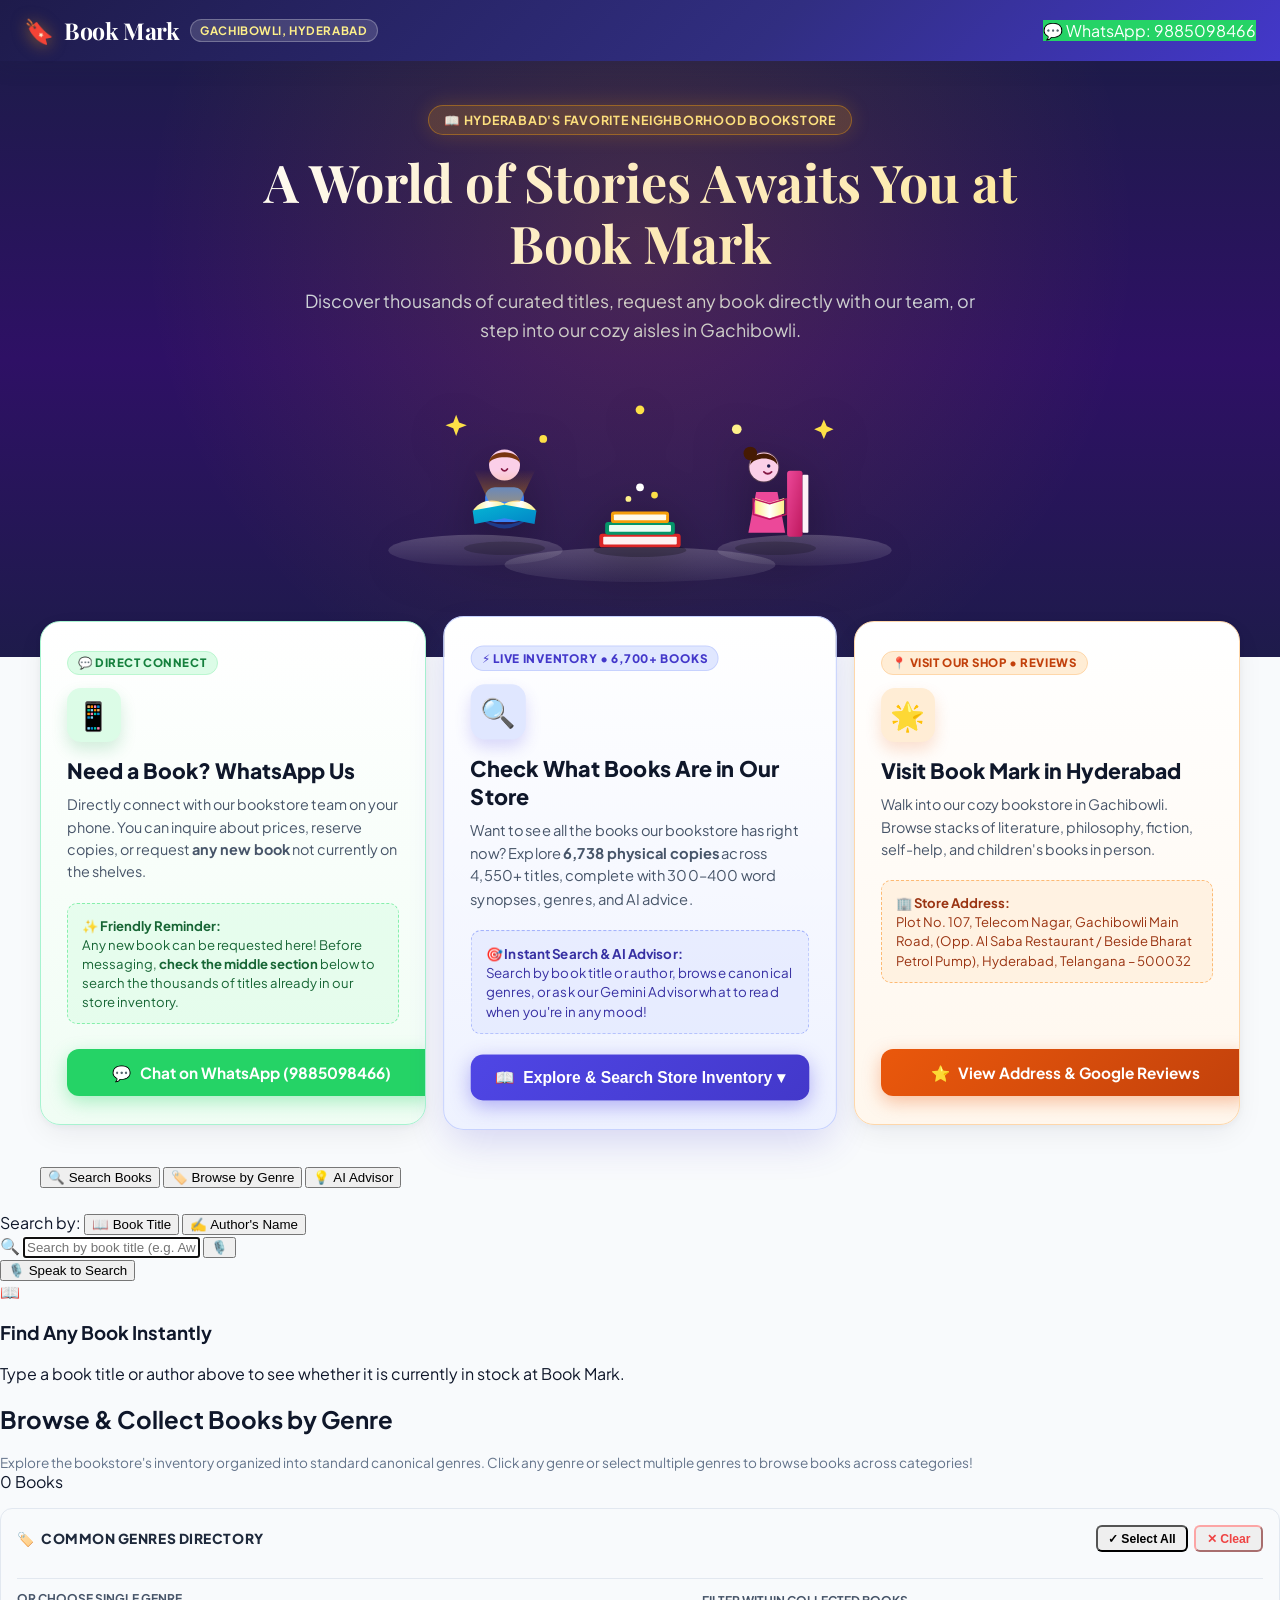
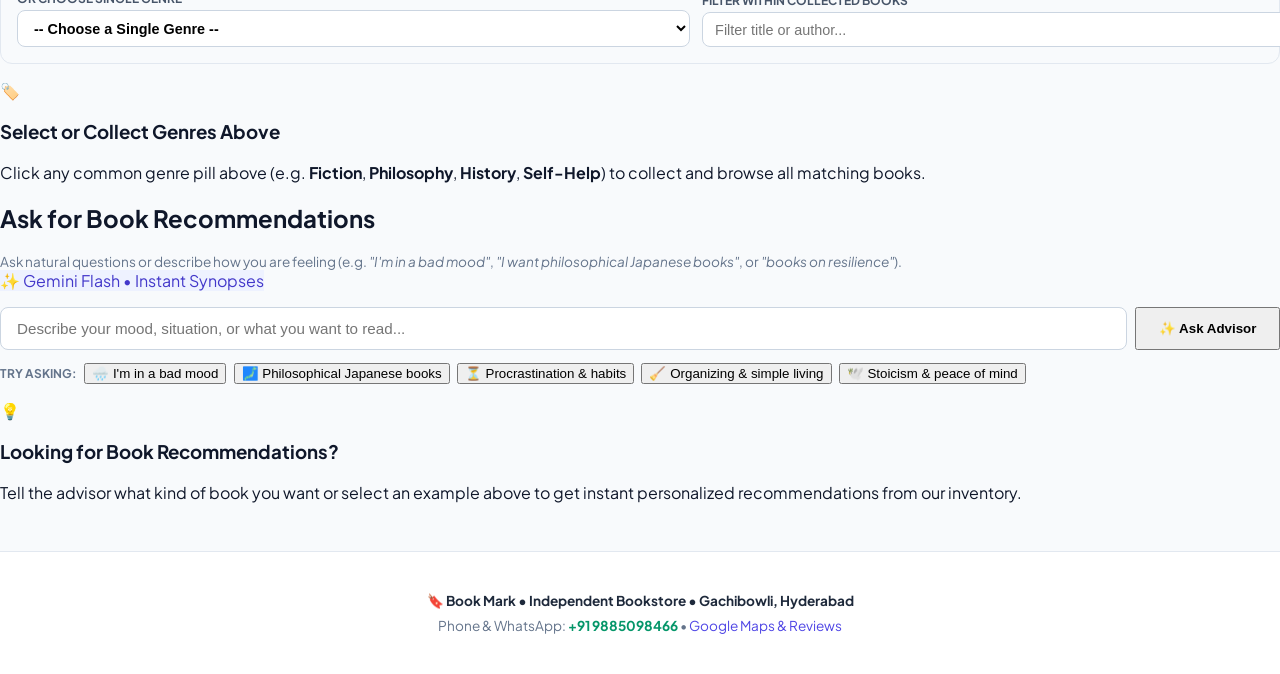
==== public/index.html @ f1c3e59a "feat: redesign homepage with 3-component showcase (WhatsApp direct, live search exploration, Google " ====
<!DOCTYPE html>
<html lang="en">
<head>
  <meta charset="UTF-8">
  <meta name="viewport" content="width=device-width, initial-scale=1.0, maximum-scale=1.0, user-scalable=no, viewport-fit=cover">
  <meta name="theme-color" content="#312e81">
  <meta name="apple-mobile-web-app-capable" content="yes">
  <meta name="apple-mobile-web-app-status-bar-style" content="default">
  <meta name="apple-mobile-web-app-title" content="Book Mark">
  <title>Book Mark - Bookstore &amp; Live Search</title>
  <link rel="stylesheet" href="/styles.css?v=5.0">
  <link rel="preconnect" href="https://fonts.googleapis.com">
  <link rel="preconnect" href="https://fonts.gstatic.com" crossorigin>
  <link href="https://fonts.googleapis.com/css2?family=Plus+Jakarta+Sans:wght@400;500;600;700;800&family=Playfair+Display:ital,wght@0,600;0,700;1,600&display=swap" rel="stylesheet">
  <style>
    /* ========================================================
       MAGICAL BOOKSTORE HERO & 3-CARD SHOWCASE STYLES
       ======================================================== */
    :root {
      --store-indigo: #312e81;
      --store-purple: #4338ca;
      --store-amber: #f59e0b;
      --store-emerald: #059669;
    }

    body {
      background: #f8fafc;
      font-family: 'Plus Jakarta Sans', system-ui, -apple-system, sans-serif;
      color: #0f172a;
      margin: 0;
      padding: 0;
      -webkit-font-smoothing: antialiased;
    }

    /* Top Brand Navigation */
    .brand-top-bar {
      background: linear-gradient(135deg, #1e1b4b 0%, #312e81 60%, #4338ca 100%);
      color: #ffffff;
      padding: 0.95rem 1.5rem;
      box-shadow: 0 4px 20px rgba(30, 27, 75, 0.25);
      position: sticky;
      top: 0;
      z-index: 100;
      display: flex;
      justify-content: space-between;
      align-items: center;
    }
    .brand-logo-group {
      display: flex;
      align-items: center;
      gap: 0.65rem;
      text-decoration: none;
      color: #ffffff;
    }
    .brand-logo-icon {
      font-size: 1.5rem;
      filter: drop-shadow(0 2px 8px rgba(245, 158, 11, 0.5));
    }
    .brand-title-text {
      font-family: 'Playfair Display', serif;
      font-size: 1.45rem;
      font-weight: 700;
      letter-spacing: -0.02em;
    }
    .brand-city-badge {
      font-size: 0.72rem;
      font-weight: 700;
      background: rgba(255, 255, 255, 0.15);
      border: 1px solid rgba(255, 255, 255, 0.25);
      color: #fef08a;
      padding: 0.2rem 0.6rem;
      border-radius: 9999px;
      text-transform: uppercase;
      letter-spacing: 0.05em;
    }

    /* Welcome Hero Header */
    .hub-hero {
      position: relative;
      background: linear-gradient(180deg, #1e1b4b 0%, #2e1065 50%, #1e1b4b 100%);
      color: #ffffff;
      padding: 2.75rem 1.5rem 3.5rem;
      text-align: center;
      overflow: hidden;
    }
    .hub-hero::before {
      content: '';
      position: absolute;
      inset: 0;
      background: radial-gradient(circle at 50% 30%, rgba(245, 158, 11, 0.15) 0%, transparent 65%);
      pointer-events: none;
    }
    .hub-hero-badge {
      display: inline-flex;
      align-items: center;
      gap: 0.4rem;
      background: rgba(245, 158, 11, 0.2);
      border: 1px solid rgba(245, 158, 11, 0.4);
      color: #fde68a;
      font-size: 0.78rem;
      font-weight: 700;
      padding: 0.35rem 0.95rem;
      border-radius: 9999px;
      margin-bottom: 1rem;
      text-transform: uppercase;
      letter-spacing: 0.06em;
      box-shadow: 0 0 20px rgba(245, 158, 11, 0.2);
    }
    .hub-hero h1 {
      font-family: 'Playfair Display', serif;
      font-size: clamp(2rem, 5vw, 3.25rem);
      margin: 0 auto 0.85rem;
      max-width: 820px;
      line-height: 1.18;
      font-weight: 700;
      background: linear-gradient(135deg, #ffffff 0%, #fef3c7 70%, #fde68a 100%);
      -webkit-background-clip: text;
      -webkit-text-fill-color: transparent;
    }
    .hub-hero p {
      color: #cbd5e1;
      font-size: clamp(0.95rem, 2vw, 1.12rem);
      max-width: 680px;
      margin: 0 auto;
      line-height: 1.6;
    }

    /* Magical Kids Reading Animation Scene */
    .kids-reading-stage {
      max-width: 600px;
      margin: 1.5rem auto 0;
      padding: 0.5rem;
      position: relative;
    }
    .kids-reading-svg {
      width: 100%;
      height: auto;
      max-height: 220px;
      filter: drop-shadow(0 12px 24px rgba(0, 0, 0, 0.35));
    }

    /* Keyframe Animations */
    @keyframes gentleFloat {
      0%, 100% { transform: translateY(0px) rotate(0deg); }
      50% { transform: translateY(-7px) rotate(1.5deg); }
    }
    @keyframes gentleFloatReverse {
      0%, 100% { transform: translateY(0px) rotate(0deg); }
      50% { transform: translateY(-6px) rotate(-1.5deg); }
    }
    @keyframes starTwinkle {
      0%, 100% { opacity: 0.3; transform: scale(0.85); }
      50% { opacity: 1; transform: scale(1.25); filter: drop-shadow(0 0 6px #fde047); }
    }
    @keyframes pageTurnSway {
      0%, 100% { transform: scaleX(1); }
      50% { transform: scaleX(0.88); }
    }

    .anim-float-child1 { animation: gentleFloat 4s ease-in-out infinite; transform-origin: center bottom; }
    .anim-float-child2 { animation: gentleFloatReverse 4.5s ease-in-out infinite 0.5s; transform-origin: center bottom; }
    .anim-star { animation: starTwinkle 2.5s ease-in-out infinite; }
    .anim-star-d1 { animation-delay: 0.4s; }
    .anim-star-d2 { animation-delay: 0.9s; }
    .anim-star-d3 { animation-delay: 1.4s; }
    .anim-pageturn { animation: pageTurnSway 3s ease-in-out infinite; transform-origin: center; }

    /* The 3 Core Components Showcase Grid */
    .hub-showcase-wrap {
      max-width: 1200px;
      margin: -2.25rem auto 2.5rem;
      padding: 0 1.25rem;
      position: relative;
      z-index: 10;
    }
    .three-pillar-grid {
      display: grid;
      grid-template-columns: repeat(3, 1fr);
      gap: 1.35rem;
    }
    @media (max-width: 960px) {
      .three-pillar-grid {
        grid-template-columns: 1fr;
        gap: 1.25rem;
      }
      .hub-showcase-wrap {
        margin-top: -1.5rem;
      }
    }

    /* Pillar Card Base */
    .pillar-card {
      background: #ffffff;
      border-radius: 20px;
      padding: 1.75rem 1.6rem;
      display: flex;
      flex-direction: column;
      justify-content: space-between;
      position: relative;
      box-shadow: 0 10px 30px -5px rgba(15, 23, 42, 0.08), 0 2px 6px rgba(15, 23, 42, 0.04);
      border: 1.5px solid #e2e8f0;
      transition: all 0.28s cubic-bezier(0.16, 1, 0.3, 1);
      overflow: hidden;
    }
    .pillar-card:hover {
      transform: translateY(-5px);
      box-shadow: 0 20px 40px -8px rgba(15, 23, 42, 0.16);
    }

    /* Pillar 1: WhatsApp Special Accent */
    .pillar-whatsapp {
      border-color: #a7f3d0;
      background: linear-gradient(180deg, #ffffff 0%, #f0fdf4 100%);
    }
    .pillar-whatsapp:hover {
      border-color: #34d399;
      box-shadow: 0 20px 40px -8px rgba(16, 185, 129, 0.22);
    }

    /* Pillar 2: Live Search (Middle) Special Accent - HERO CARD */
    .pillar-search {
      border-color: #c7d2fe;
      background: linear-gradient(180deg, #ffffff 0%, #eef2ff 100%);
      transform: scale(1.02);
      box-shadow: 0 16px 40px -6px rgba(67, 56, 202, 0.2);
    }
    .pillar-search:hover {
      border-color: #818cf8;
      box-shadow: 0 24px 50px -8px rgba(67, 56, 202, 0.3);
      transform: scale(1.03) translateY(-4px);
    }
    @media (max-width: 960px) {
      .pillar-search {
        transform: none;
      }
      .pillar-search:hover {
        transform: translateY(-5px);
      }
    }

    /* Pillar 3: Address & Maps Review Special Accent */
    .pillar-location {
      border-color: #fed7aa;
      background: linear-gradient(180deg, #ffffff 0%, #fff7ed 100%);
    }
    .pillar-location:hover {
      border-color: #fb923c;
      box-shadow: 0 20px 40px -8px rgba(249, 115, 22, 0.22);
    }

    /* Card Top Elements */
    .pillar-badge {
      display: inline-flex;
      align-items: center;
      gap: 0.35rem;
      font-size: 0.72rem;
      font-weight: 800;
      text-transform: uppercase;
      letter-spacing: 0.05em;
      padding: 0.22rem 0.65rem;
      border-radius: 9999px;
      width: fit-content;
      margin-bottom: 0.85rem;
    }
    .badge-green { background: #dcfce7; color: #15803d; border: 1px solid #bbf7d0; }
    .badge-indigo { background: #e0e7ff; color: #4338ca; border: 1px solid #c7d2fe; }
    .badge-amber { background: #ffedd5; color: #c2410c; border: 1px solid #fed7aa; }

    .pillar-icon-circle {
      width: 54px;
      height: 54px;
      border-radius: 14px;
      display: flex;
      align-items: center;
      justify-content: center;
      font-size: 1.75rem;
      margin-bottom: 1rem;
    }
    .icon-green { background: #dcfce7; color: #16a34a; box-shadow: 0 8px 16px rgba(22, 163, 74, 0.18); }
    .icon-indigo { background: #e0e7ff; color: #4f46e5; box-shadow: 0 8px 16px rgba(79, 70, 229, 0.2); }
    .icon-amber { background: #ffedd5; color: #ea580c; box-shadow: 0 8px 16px rgba(234, 88, 12, 0.18); }

    .pillar-title {
      font-size: 1.32rem;
      font-weight: 800;
      color: #0f172a;
      margin: 0 0 0.55rem;
      line-height: 1.25;
    }
    .pillar-desc {
      font-size: 0.9rem;
      color: #475569;
      line-height: 1.55;
      margin: 0 0 1.25rem;
    }

    /* Highlight Banner inside cards */
    .pillar-highlight-box {
      border-radius: 10px;
      padding: 0.75rem 0.9rem;
      font-size: 0.82rem;
      line-height: 1.45;
      margin-bottom: 1.25rem;
    }
    .box-green {
      background: rgba(220, 252, 231, 0.6);
      border: 1px dashed #86efac;
      color: #166534;
    }
    .box-indigo {
      background: rgba(224, 231, 255, 0.6);
      border: 1px dashed #a5b4fc;
      color: #3730a3;
    }
    .box-amber {
      background: rgba(255, 237, 213, 0.6);
      border: 1px dashed #fdba74;
      color: #9a3412;
    }

    /* Pillar Buttons */
    .btn-pillar {
      display: inline-flex;
      align-items: center;
      justify-content: center;
      gap: 0.55rem;
      width: 100%;
      padding: 0.85rem 1.15rem;
      font-size: 0.96rem;
      font-weight: 700;
      border-radius: 12px;
      text-decoration: none;
      cursor: pointer;
      transition: all 0.2s ease;
      box-shadow: 0 4px 12px rgba(0, 0, 0, 0.08);
      border: none;
    }
    .btn-whatsapp {
      background: #25d366;
      color: #ffffff;
      box-shadow: 0 6px 18px rgba(37, 211, 102, 0.35);
    }
    .btn-whatsapp:hover {
      background: #1eb956;
      transform: translateY(-2px);
      box-shadow: 0 8px 24px rgba(37, 211, 102, 0.45);
    }
    .btn-search-hero {
      background: linear-gradient(135deg, #4f46e5 0%, #4338ca 100%);
      color: #ffffff;
      box-shadow: 0 6px 20px rgba(79, 70, 229, 0.4);
    }
    .btn-search-hero:hover {
      background: linear-gradient(135deg, #4338ca 0%, #3730a3 100%);
      transform: translateY(-2px);
      box-shadow: 0 8px 26px rgba(79, 70, 229, 0.55);
    }
    .btn-maps {
      background: linear-gradient(135deg, #ea580c 0%, #c2410c 100%);
      color: #ffffff;
      box-shadow: 0 6px 18px rgba(234, 88, 12, 0.35);
    }
    .btn-maps:hover {
      background: linear-gradient(135deg, #c2410c 0%, #9a3412 100%);
      transform: translateY(-2px);
      box-shadow: 0 8px 24px rgba(234, 88, 12, 0.45);
    }

    /* Search & Exploration Area Header Anchor */
    .search-workspace-anchor {
      scroll-margin-top: 80px;
    }
  </style>
</head>
<body>

  <!-- Clean Top Bar -->
  <header class="brand-top-bar">
    <a href="#" class="brand-logo-group">
      <span class="brand-logo-icon">🔖</span>
      <span class="brand-title-text">Book Mark</span>
      <span class="brand-city-badge">Gachibowli, Hyderabad</span>
    </a>
    <div style="display: flex; align-items: center; gap: 0.65rem;">
      <a href="https://wa.me/919885098466?text=Hi%20Book%20Mark!%20I%20would%20like%20to%20request%20a%20book." target="_blank" class="catalog-badge" style="background:#25d366; color:#ffffff; border:none; text-decoration:none;" title="Chat directly on WhatsApp">
        <span>💬</span> <span>WhatsApp: 9885098466</span>
      </a>
    </div>
  </header>

  <!-- Welcoming Hero with Animated Kids Reading Books -->
  <section class="hub-hero">
    <div class="hub-hero-badge">📖 Hyderabad's Favorite Neighborhood Bookstore</div>
    <h1>A World of Stories Awaits You at Book Mark</h1>
    <p>Discover thousands of curated titles, request any book directly with our team, or step into our cozy aisles in Gachibowli.</p>

    <!-- Animated Kids Reading Books SVG Scene -->
    <div class="kids-reading-stage">
      <svg class="kids-reading-svg" viewBox="0 0 620 220" fill="none" xmlns="http://www.w3.org/2000/svg">
        <defs>
          <linearGradient id="cloudGrad" x1="0" y1="0" x2="0" y2="1">
            <stop offset="0%" stop-color="#ffffff" stop-opacity="0.2"/>
            <stop offset="100%" stop-color="#ffffff" stop-opacity="0.05"/>
          </linearGradient>
          <linearGradient id="magicBeam" x1="0" y1="1" x2="0" y2="0">
            <stop offset="0%" stop-color="#f59e0b" stop-opacity="0.45"/>
            <stop offset="100%" stop-color="#f59e0b" stop-opacity="0"/>
          </linearGradient>
          <linearGradient id="bookCoverBoy" x1="0" y1="0" x2="1" y2="1">
            <stop offset="0%" stop-color="#06b6d4"/>
            <stop offset="100%" stop-color="#0284c7"/>
          </linearGradient>
          <linearGradient id="bookCoverGirl" x1="0" y1="0" x2="1" y2="1">
            <stop offset="0%" stop-color="#ec4899"/>
            <stop offset="100%" stop-color="#be185d"/>
          </linearGradient>
          <linearGradient id="openBookGrad" x1="0" y1="0" x2="1" y2="0">
            <stop offset="0%" stop-color="#fef08a"/>
            <stop offset="50%" stop-color="#ffffff"/>
            <stop offset="100%" stop-color="#fef08a"/>
          </linearGradient>
        </defs>

        <!-- Floating Cloud Islands -->
        <ellipse cx="140" cy="180" rx="90" ry="16" fill="url(#cloudGrad)"/>
        <ellipse cx="480" cy="180" rx="90" ry="16" fill="url(#cloudGrad)"/>
        <ellipse cx="310" cy="195" rx="140" ry="18" fill="url(#cloudGrad)"/>

        <!-- Magical Glowing Star Dust & Sparkles -->
        <circle cx="210" cy="65" r="4" fill="#fde047" class="anim-star anim-star-d1"/>
        <circle cx="410" cy="55" r="5" fill="#fef08a" class="anim-star anim-star-d2"/>
        <circle cx="310" cy="35" r="4.5" fill="#fde047" class="anim-star anim-star-d3"/>
        <path d="M120 40 L123 48 L131 51 L123 54 L120 62 L117 54 L109 51 L117 48 Z" fill="#fde047" class="anim-star"/>
        <path d="M500 45 L503 52 L510 55 L503 58 L500 65 L497 58 L490 55 L497 52 Z" fill="#fde047" class="anim-star anim-star-d2"/>

        <!-- Child 1: Boy sitting cross-legged reading open book (Left) -->
        <g class="anim-float-child1">
          <!-- Shadow -->
          <ellipse cx="170" cy="178" rx="42" ry="7" fill="rgba(0,0,0,0.2)"/>
          <!-- Body / T-shirt -->
          <rect x="150" y="115" width="40" height="36" rx="10" fill="#3b82f6"/>
          <!-- Legs (Cross-legged) -->
          <path d="M142 145 Q170 162 198 145 Q170 170 142 145 Z" fill="#1e3a8a"/>
          <!-- Head & Hair -->
          <circle cx="170" cy="92" r="16" fill="#fbcfe8"/>
          <path d="M154 90 C154 75 186 75 186 90 C182 82 158 82 154 90 Z" fill="#78350f"/>
          <!-- Smile -->
          <path d="M167 96 Q170 100 173 96" stroke="#831843" stroke-width="1.8" stroke-linecap="round" fill="none"/>
          <!-- Open Book held in hands -->
          <g transform="translate(170, 132)">
            <!-- Left Page -->
            <path d="M0 0 C-12 -6 -24 -4 -32 6 L-30 20 C-22 12 -12 10 0 14 Z" fill="url(#openBookGrad)" class="anim-pageturn"/>
            <!-- Right Page -->
            <path d="M0 0 C12 -6 24 -4 32 6 L30 20 C22 12 12 10 0 14 Z" fill="url(#openBookGrad)" class="anim-pageturn"/>
            <!-- Cover Spine -->
            <path d="M-33 7 L0 1 L33 7 L31 21 L0 15 L-31 21 Z" fill="url(#bookCoverBoy)"/>
            <!-- Golden Reading Light upward beam -->
            <polygon points="-16,-2 16,-2 32,-35 -32,-35" fill="url(#magicBeam)"/>
          </g>
        </g>

        <!-- Central Magic Stacks of Glowing Books -->
        <g transform="translate(310, 175)">
          <ellipse cx="0" cy="5" rx="48" ry="7" fill="rgba(0,0,0,0.25)"/>
          <!-- Book 1 (Bottom) -->
          <rect x="-42" y="-12" width="84" height="14" rx="3" fill="#dc2626"/>
          <rect x="-38" y="-9" width="76" height="8" rx="1" fill="#fef2f2"/>
          <!-- Book 2 (Middle) -->
          <rect x="-36" y="-24" width="72" height="13" rx="3" fill="#059669"/>
          <rect x="-32" y="-21" width="64" height="7" rx="1" fill="#ecfdf5"/>
          <!-- Book 3 (Top) -->
          <rect x="-30" y="-35" width="60" height="12" rx="3" fill="#f59e0b"/>
          <rect x="-27" y="-32" width="54" height="6" rx="1" fill="#fffbeb"/>
          <!-- Sparkles bursting from top book -->
          <circle cx="-12" cy="-48" r="3" fill="#fef08a" class="anim-star anim-star-d1"/>
          <circle cx="15" cy="-52" r="3.5" fill="#fde047" class="anim-star anim-star-d2"/>
          <circle cx="0" cy="-60" r="4" fill="#ffffff" class="anim-star anim-star-d3"/>
        </g>

        <!-- Child 2: Girl leaning on a giant book absorbed in story (Right) -->
        <g class="anim-float-child2">
          <!-- Shadow -->
          <ellipse cx="450" cy="178" rx="42" ry="7" fill="rgba(0,0,0,0.2)"/>
          <!-- Giant upright book she leans on -->
          <rect x="462" y="98" width="16" height="68" rx="3" fill="url(#bookCoverGirl)"/>
          <rect x="478" y="102" width="6" height="60" rx="1" fill="#fdf2f8"/>
          <!-- Body / Dress -->
          <path d="M430 120 L452 120 L460 162 L422 162 Z" fill="#ec4899"/>
          <!-- Head & Ponytail -->
          <circle cx="438" cy="94" r="16" fill="#fde047" opacity="0.15"/>
          <circle cx="438" cy="94" r="15" fill="#fbcfe8"/>
          <!-- Hair & cute bun -->
          <path d="M424 92 C424 76 452 76 452 92 C448 83 428 83 424 92 Z" fill="#451a03"/>
          <circle cx="424" cy="80" r="7" fill="#451a03"/>
          <!-- Eyes & Happy Smile -->
          <circle cx="443" cy="93" r="1.8" fill="#1e1b4b"/>
          <path d="M438 99 Q442 103 446 99" stroke="#831843" stroke-width="1.8" stroke-linecap="round" fill="none"/>
          <!-- Small Book in her hands -->
          <g transform="translate(444, 126)">
            <path d="M-15 0 L0 5 L15 0 L15 16 L0 21 L-15 16 Z" fill="url(#openBookGrad)"/>
            <path d="M-17 1 L0 6 L17 1 L17 17 L0 22 L-17 17 Z" stroke="#be185d" stroke-width="1.5" fill="none"/>
          </g>
        </g>
      </svg>
    </div>
  </section>

  <!-- ========================================================
       THE 3 CORE PILLARS SHOWCASE (Component 1, 2, and 3)
       ======================================================== -->
  <div class="hub-showcase-wrap">
    <div class="three-pillar-grid">

      <!-- ================= COMPONENT 1: WHATSAPP ================= -->
      <article class="pillar-card pillar-whatsapp">
        <div>
          <span class="pillar-badge badge-green">💬 Direct Connect</span>
          <div class="pillar-icon-circle icon-green">📱</div>
          <h2 class="pillar-title">Need a Book? WhatsApp Us</h2>
          <p class="pillar-desc">
            Directly connect with our bookstore team on your phone. You can inquire about prices, reserve copies, or request <b>any new book</b> not currently on the shelves.
          </p>

          <div class="pillar-highlight-box box-green">
            <strong>✨ Friendly Reminder:</strong><br>
            Any new book can be requested here! Before messaging, <b>check the middle section</b> below to search the thousands of titles already in our store inventory.
          </div>
        </div>

        <a href="https://wa.me/919885098466?text=Hi%20Book%20Mark!%20I%20would%20like%20to%20inquire%20about%20a%20book." target="_blank" class="btn-pillar btn-whatsapp" id="btnWhatsAppPillar">
          <span>💬</span> Chat on WhatsApp (9885098466)
        </a>
      </article>

      <!-- ================= COMPONENT 2: MIDDLE (LIVE SEARCH) ================= -->
      <article class="pillar-card pillar-search">
        <div>
          <span class="pillar-badge badge-indigo">⚡ Live Inventory &bull; 6,700+ Books</span>
          <div class="pillar-icon-circle icon-indigo">🔍</div>
          <h2 class="pillar-title">Check What Books Are in Our Store</h2>
          <p class="pillar-desc">
            Want to see all the books our bookstore has right now? Explore <b>6,738 physical copies</b> across 4,550+ titles, complete with 300–400 word synopses, genres, and AI advice.
          </p>

          <div class="pillar-highlight-box box-indigo">
            <strong>🎯 Instant Search &amp; AI Advisor:</strong><br>
            Search by book title or author, browse canonical genres, or ask our Gemini Advisor what to read when you're in any mood!
          </div>
        </div>

        <button type="button" class="btn-pillar btn-search-hero" id="btnJumpToSearch">
          <span>📖</span> Explore &amp; Search Store Inventory ▾
        </button>
      </article>

      <!-- ================= COMPONENT 3: ADDRESS & MAPS REVIEW ================= -->
      <article class="pillar-card pillar-location">
        <div>
          <span class="pillar-badge badge-amber">📍 Visit Our Shop &bull; Reviews</span>
          <div class="pillar-icon-circle icon-amber">🌟</div>
          <h2 class="pillar-title">Visit Book Mark in Hyderabad</h2>
          <p class="pillar-desc">
            Walk into our cozy bookstore in Gachibowli. Browse stacks of literature, philosophy, fiction, self-help, and children's books in person.
          </p>

          <div class="pillar-highlight-box box-amber">
            <strong>🏢 Store Address:</strong><br>
            Plot No. 107, Telecom Nagar, Gachibowli Main Road, (Opp. Al Saba Restaurant / Beside Bharat Petrol Pump), Hyderabad, Telangana &ndash; 500032
          </div>
        </div>

        <a href="https://share.google/9f0DC5AfQumkLCsp4" target="_blank" rel="noopener noreferrer" class="btn-pillar btn-maps" id="btnGoogleReviewPillar">
          <span>⭐</span> View Address &amp; Google Reviews
        </a>
      </article>

    </div>
  </div>

  <!-- ========================================================
       LIVE SEARCH, GENRE & AI ADVISOR WORKSPACE
       ======================================================== -->
  <div id="searchWorkspace" class="search-workspace-anchor">
    
    <!-- Navigation Tabs: Search, Genre, Advisor -->
    <nav class="main-tabs simple-nav" style="max-width: 1200px; margin: 0 auto 1.5rem; border-radius: 14px;">
      <button class="tab-btn active" data-tab="tabSearch">
        <span class="tab-icon">🔍</span>
        <span class="tab-label">Search Books</span>
      </button>
      <button class="tab-btn" data-tab="tabGenre">
        <span class="tab-icon">🏷️</span>
        <span class="tab-label">Browse by Genre</span>
      </button>
      <button class="tab-btn" data-tab="tabAdvisor" id="tabBtnAdvisor">
        <span class="tab-icon">💡</span>
        <span class="tab-label">AI Advisor</span>
      </button>
    </nav>

    <!-- Main Workspaces Container -->
    <main class="container">

      <!-- ==================== TAB 1: SEARCH ==================== -->
      <section id="tabSearch" class="tab-pane active">
        <!-- Search Mode Pills (Book Title [Default], Author) -->
        <div class="search-mode-bar" id="searchModeBar">
          <span class="search-mode-label">Search by:</span>
          <button type="button" class="search-mode-pill active" data-type="title">📖 Book Title</button>
          <button type="button" class="search-mode-pill" data-type="author">✍️ Author's Name</button>
        </div>

        <div class="search-box">
          <span class="search-icon">🔍</span>
          <input type="text" id="searchInput" placeholder="Search by book title (e.g. Awaken the Giant Within)..." autocomplete="off" autofocus>
          <button type="button" class="btn-voice-search" id="btnVoiceSearch" title="Speak book title or author">
            <span class="mic-icon">🎙️</span>
          </button>
          <button class="btn-clear" id="btnClearSearch" style="display: none;" title="Clear">✕</button>
        </div>

        <!-- Action Row: Voice Search -->
        <div class="search-actions-row">
          <button type="button" class="btn btn-secondary btn-sm" id="btnVoiceSearchAction">
            🎙️ Speak to Search
          </button>
        </div>

        <div id="voiceSearchStatusNotice" style="display:none; margin: 0.25rem 0 0.85rem 0; padding: 0.5rem 0.75rem; background: #fef3c7; border: 1px solid #fde68a; border-radius: 8px; font-size: 0.88rem; color: #92400e; font-weight: 500; align-items: center; gap: 0.5rem;">
          <span class="pulse-mic">🔴</span>
          <span id="voiceSearchStatusText">Listening... Speak book title or author now</span>
        </div>

        <!-- Live Search Results -->
        <div id="searchResultsContainer">
          <div class="empty-prompt">
            <div class="prompt-icon">📖</div>
            <h3>Find Any Book Instantly</h3>
            <p>Type a book title or author above to see whether it is currently in stock at Book Mark.</p>
          </div>
        </div>
      </section>

      <!-- ==================== TAB 2: GENRE ==================== -->
      <section id="tabGenre" class="tab-pane">
        <div class="clean-card">
          <div class="card-title-row">
            <div>
              <h2>Browse &amp; Collect Books by Genre</h2>
              <p class="subtitle" style="margin: 0.2rem 0 0; font-size: 0.85rem; color: #64748b;">
                Explore the bookstore's inventory organized into standard canonical genres. Click any genre or select multiple genres to browse books across categories!
              </p>
            </div>
            <span class="id-tag" id="genreBooksCountBadge">0 Books</span>
          </div>

          <!-- Multi-Genre Collection Control Bar -->
          <div style="background: #f8fafc; border: 1.5px solid #e2e8f0; border-radius: 12px; padding: 1rem; margin: 1rem 0;">
            <div style="display:flex; justify-content:space-between; align-items:center; flex-wrap:wrap; gap:0.5rem; margin-bottom:0.75rem;">
              <div style="font-size:0.86rem; font-weight:800; color:#1e293b; text-transform:uppercase; letter-spacing:0.04em; display:flex; align-items:center; gap:0.4rem;">
                <span>🏷️</span> Common Genres Directory
                <span id="genreSelectedCountLabel" style="font-size:0.75rem; font-weight:700; background:#e0e7ff; color:#4338ca; border-radius:9999px; padding:0.15rem 0.55rem; margin-left:0.35rem; display:none;">0 selected</span>
              </div>
              <div style="display:flex; gap:0.4rem; align-items:center; flex-wrap:wrap;">
                <button type="button" class="btn btn-sm btn-outline" id="btnSelectAllGenres" style="font-size:0.76rem; font-weight:700; padding:0.3rem 0.65rem; border-radius:6px;">
                  ✓ Select All
                </button>
                <button type="button" class="btn btn-sm btn-outline" id="btnClearGenreSelection" style="font-size:0.76rem; font-weight:700; padding:0.3rem 0.65rem; border-radius:6px; color:#ef4444; border-color:#fca5a5;">
                  ✕ Clear
                </button>
              </div>
            </div>

            <!-- Quick Genre Pills & Collector Chips -->
            <div id="quickGenrePills" class="quick-pills-bar" style="display:flex; flex-wrap:wrap; gap:0.45rem; margin-bottom:0.85rem;"></div>

            <!-- Secondary Filters Row (Single select fallback + Text filter) -->
            <div class="genre-filter-row" style="display:flex; flex-wrap:wrap; gap:0.75rem; align-items:flex-end; border-top:1px solid #e2e8f0; padding-top:0.75rem;">
              <div style="flex: 1.2; min-width: 220px;">
                <label for="genreSelect" style="display:block; font-size:0.75rem; font-weight:700; color:#475569; margin-bottom:0.25rem;">OR CHOOSE SINGLE GENRE</label>
                <select id="genreSelect" class="form-control" style="font-size:0.9rem; font-weight:600; padding:0.55rem 0.75rem; width:100%; border:1px solid #cbd5e1; border-radius:8px; background:#fff;">
                  <option value="">-- Choose a Single Genre --</option>
                </select>
              </div>

              <div style="flex: 1; min-width: 200px;">
                <label for="genreFilterInput" style="display:block; font-size:0.75rem; font-weight:700; color:#475569; margin-bottom:0.25rem;">FILTER WITHIN COLLECTED BOOKS</label>
                <input type="text" id="genreFilterInput" placeholder="Filter title or author..." style="font-size:0.9rem; padding:0.55rem 0.75rem; width:100%; border:1px solid #cbd5e1; border-radius:8px;">
              </div>
            </div>
          </div>

          <!-- Genre Books Results Container -->
          <div id="genreBooksContainer">
            <div class="empty-prompt">
              <div class="prompt-icon">🏷️</div>
              <h3>Select or Collect Genres Above</h3>
              <p>Click any common genre pill above (e.g. <b>Fiction</b>, <b>Philosophy</b>, <b>History</b>, <b>Self-Help</b>) to collect and browse all matching books.</p>
            </div>
          </div>
        </div>
      </section>

      <!-- ==================== TAB 3: AI ADVISOR ==================== -->
      <section id="tabAdvisor" class="tab-pane">
        <div class="clean-card">
          <div class="card-title-row">
            <div>
              <h2>Ask for Book Recommendations</h2>
              <p class="subtitle" style="margin: 0.2rem 0 0; font-size: 0.85rem; color: #64748b;">
                Ask natural questions or describe how you are feeling (e.g. <i>"I'm in a bad mood"</i>, <i>"I want philosophical Japanese books"</i>, or <i>"books on resilience"</i>).
              </p>
            </div>
            <span class="catalog-badge" style="background:#eef2ff; color:#4338ca; border-color:#c7d2fe;">✨ Gemini Flash &bull; Instant Synopses</span>
          </div>

          <div class="advisor-input-box" style="margin: 1rem 0;">
            <div style="display:flex; gap:0.5rem;">
              <input type="text" id="advisorQuestionInput" placeholder="Describe your mood, situation, or what you want to read..." style="flex:1; font-size:0.95rem; padding:0.75rem 1rem; border:1px solid #cbd5e1; border-radius:8px;">
              <button type="button" class="btn btn-primary" id="btnAskAdvisor" style="padding:0.75rem 1.35rem; font-weight:700;">
                ✨ Ask Advisor
              </button>
            </div>

            <!-- Example Question Pills -->
            <div style="margin-top:0.85rem; display:flex; flex-wrap:wrap; gap:0.45rem; align-items:center;">
              <span style="font-size:0.75rem; color:#64748b; font-weight:700; text-transform:uppercase;">Try asking:</span>
              <button type="button" class="example-question-pill" data-q="i'm in a bad mood">🌧️ I'm in a bad mood</button>
              <button type="button" class="example-question-pill" data-q="i want some philosophical japanese books">🗾 Philosophical Japanese books</button>
              <button type="button" class="example-question-pill" data-q="books about procrastination and habit formation">⏳ Procrastination & habits</button>
              <button type="button" class="example-question-pill" data-q="i need books on organizing and simple living">🧹 Organizing & simple living</button>
              <button type="button" class="example-question-pill" data-q="books on stoicism, peace of mind, and solitude">🕊️ Stoicism & peace of mind</button>
            </div>
          </div>

          <!-- AI Advisor Response / Summary Banner -->
          <div id="advisorSummaryBanner" style="display:none;" class="advisor-summary-card">
            <div style="display:flex; align-items:center; gap:0.5rem; margin-bottom:0.4rem;">
              <span style="font-size:1.3rem;">💡</span>
              <h4 id="advisorSummaryTitle" style="margin:0; font-size:1rem; color:#1e293b; font-weight:800;">Advisor Insights</h4>
            </div>
            <p id="advisorSummaryText" style="margin:0; font-size:0.92rem; color:#334155; line-height:1.55;"></p>
          </div>

          <!-- Recommended Books Container -->
          <div id="advisorResultsContainer">
            <div class="empty-prompt">
              <div class="prompt-icon">💡</div>
              <h3>Looking for Book Recommendations?</h3>
              <p>Tell the advisor what kind of book you want or select an example above to get instant personalized recommendations from our inventory.</p>
            </div>
          </div>
        </div>
      </section>

    </main>
  </div>

  <footer style="text-align: center; padding: 2.5rem 1rem; color: #64748b; font-size: 0.85rem; border-top: 1px solid #e2e8f0; margin-top: 3rem; background: #ffffff;">
    <p style="margin: 0 0 0.5rem; font-weight: 700; color: #1e293b;">🔖 Book Mark &bull; Independent Bookstore &bull; Gachibowli, Hyderabad</p>
    <p style="margin: 0;">Phone &amp; WhatsApp: <a href="https://wa.me/919885098466" target="_blank" style="color: #059669; font-weight: 700; text-decoration: none;">+91 9885098466</a> &bull; <a href="https://share.google/9f0DC5AfQumkLCsp4" target="_blank" style="color: #4f46e5; text-decoration: none;">Google Maps &amp; Reviews</a></p>
  </footer>

  <script src="/app.js?v=5.0"></script>
</body>
</html>
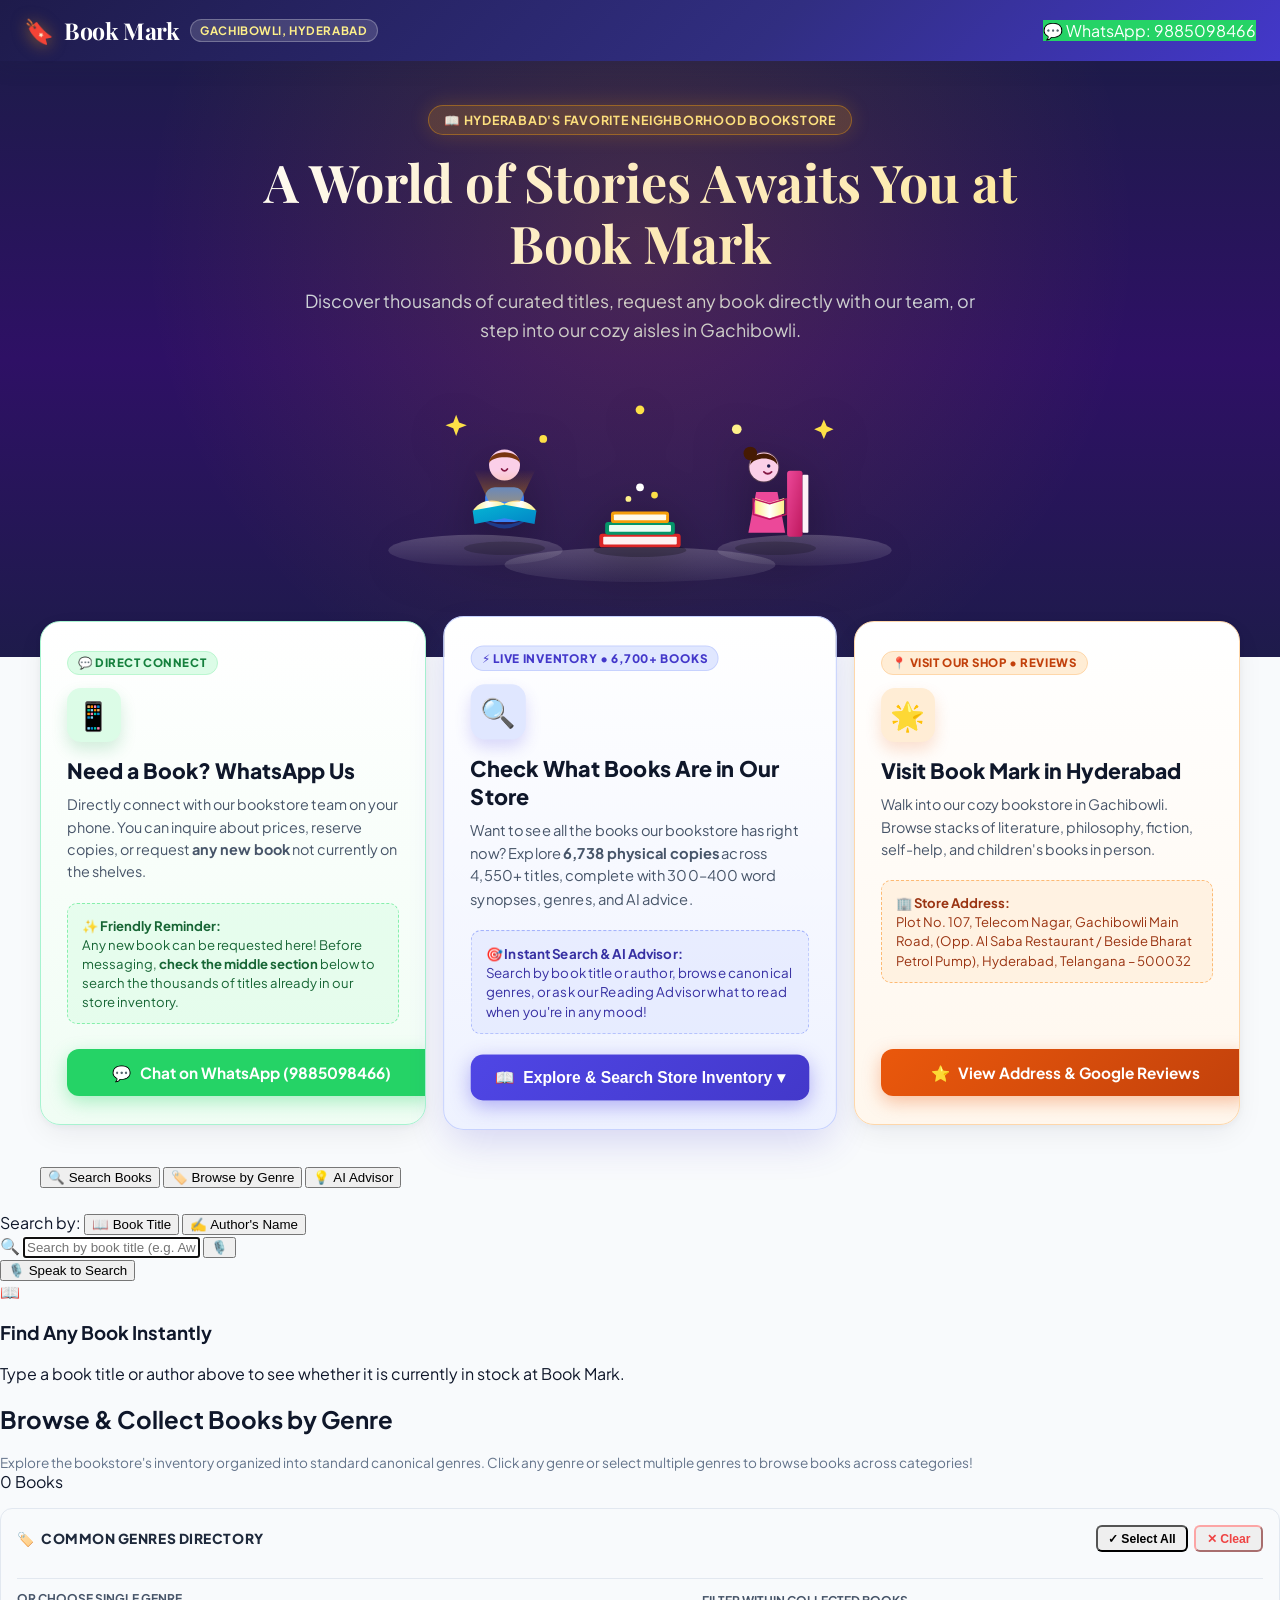
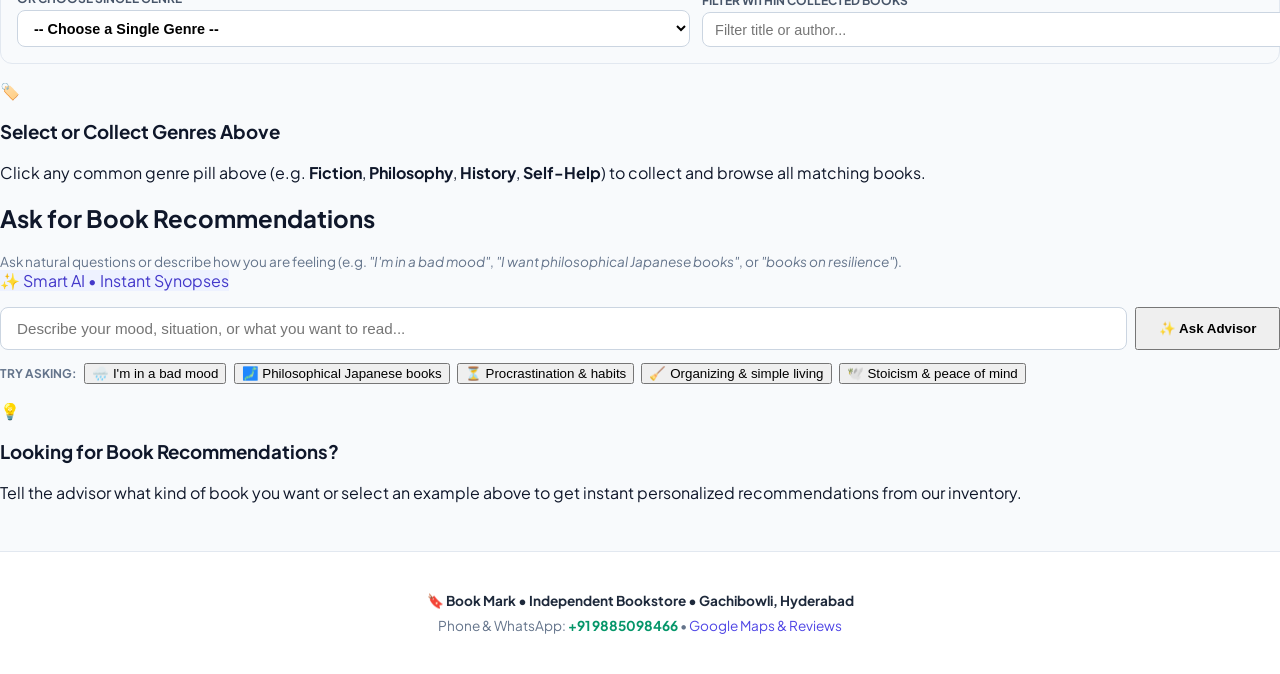
==== commit 2d786ad6: "Update synopsis length to 150-400 words, synthesize Goodreads/Amazon reviews, and remove Gemini refe" ====
--- a/public/index.html
+++ b/public/index.html
@@ -544,7 +544,7 @@
 
           <div class="pillar-highlight-box box-indigo">
             <strong>🎯 Instant Search &amp; AI Advisor:</strong><br>
-            Search by book title or author, browse canonical genres, or ask our Gemini Advisor what to read when you're in any mood!
+            Search by book title or author, browse canonical genres, or ask our Reading Advisor what to read when you're in any mood!
           </div>
         </div>
 
@@ -711,7 +711,7 @@
                 Ask natural questions or describe how you are feeling (e.g. <i>"I'm in a bad mood"</i>, <i>"I want philosophical Japanese books"</i>, or <i>"books on resilience"</i>).
               </p>
             </div>
-            <span class="catalog-badge" style="background:#eef2ff; color:#4338ca; border-color:#c7d2fe;">✨ Gemini Flash &bull; Instant Synopses</span>
+            <span class="catalog-badge" style="background:#eef2ff; color:#4338ca; border-color:#c7d2fe;">✨ Smart AI &bull; Instant Synopses</span>
           </div>
 
           <div class="advisor-input-box" style="margin: 1rem 0;">
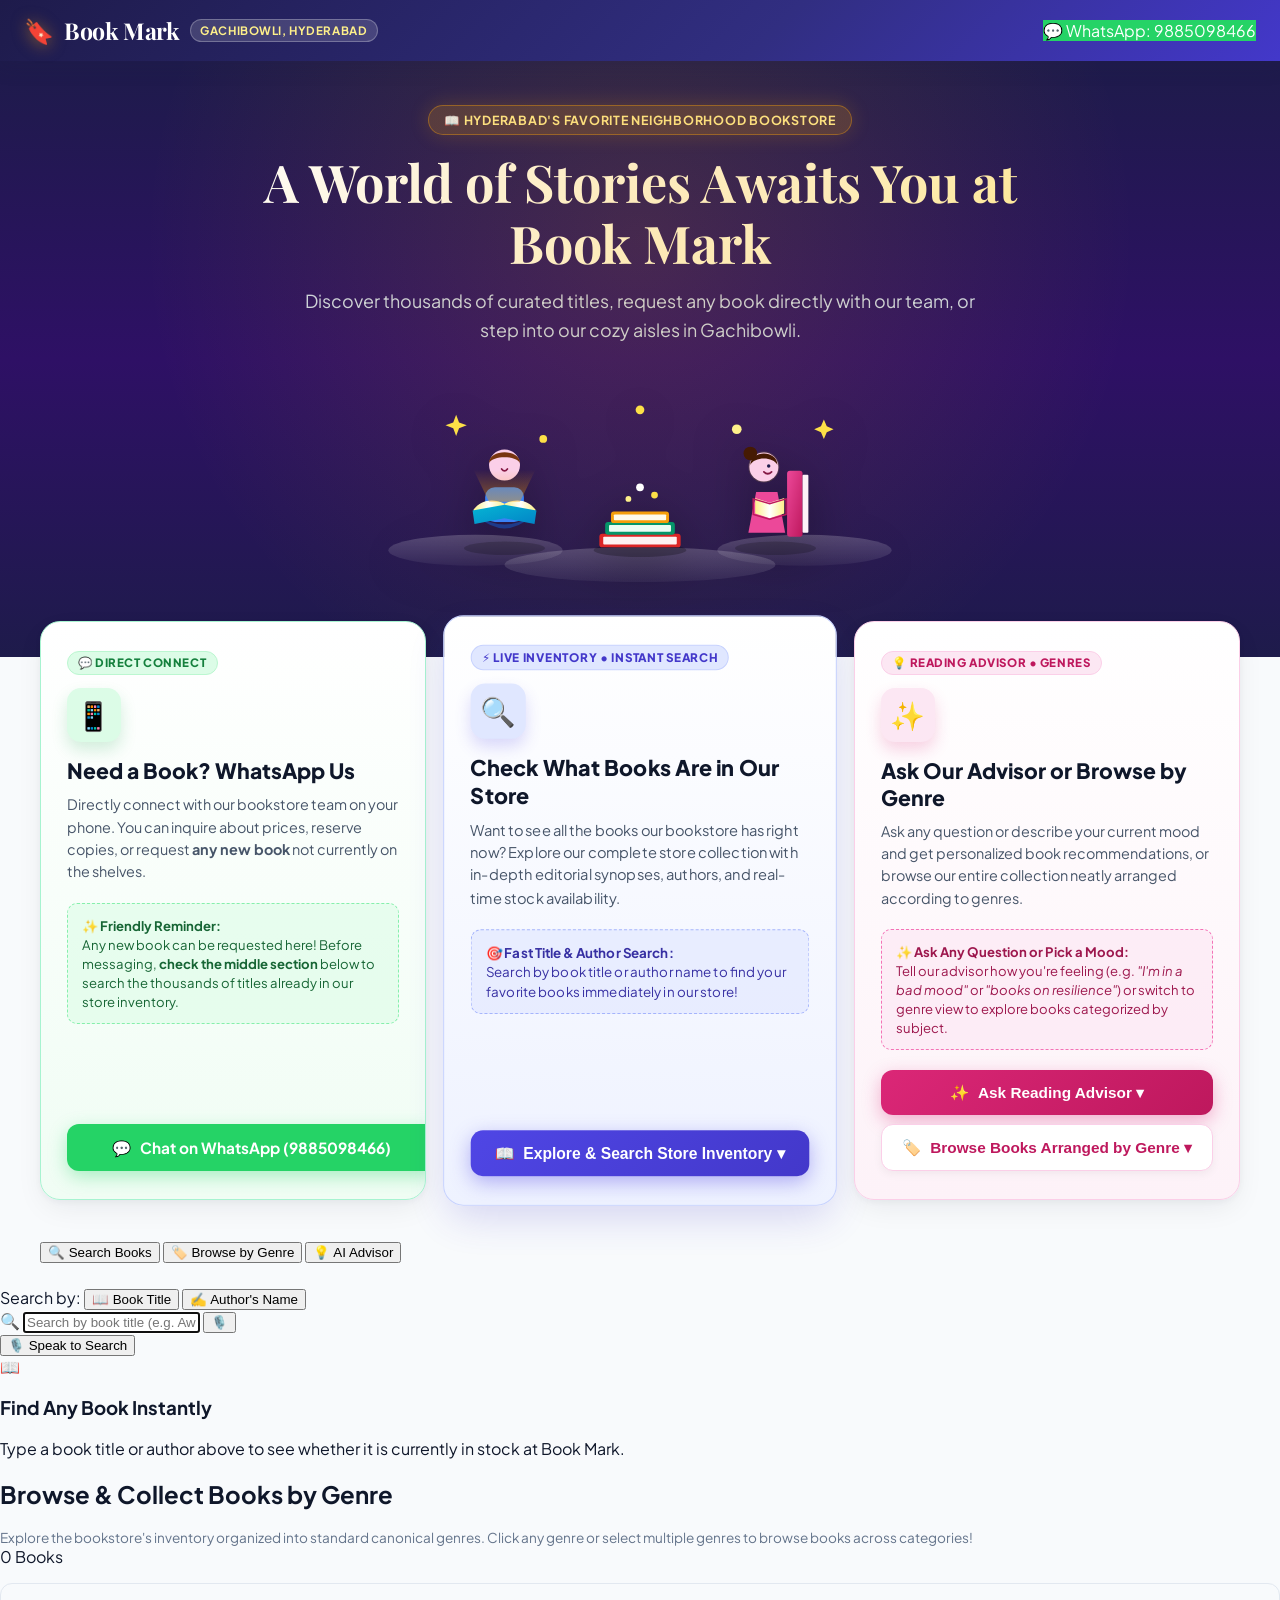
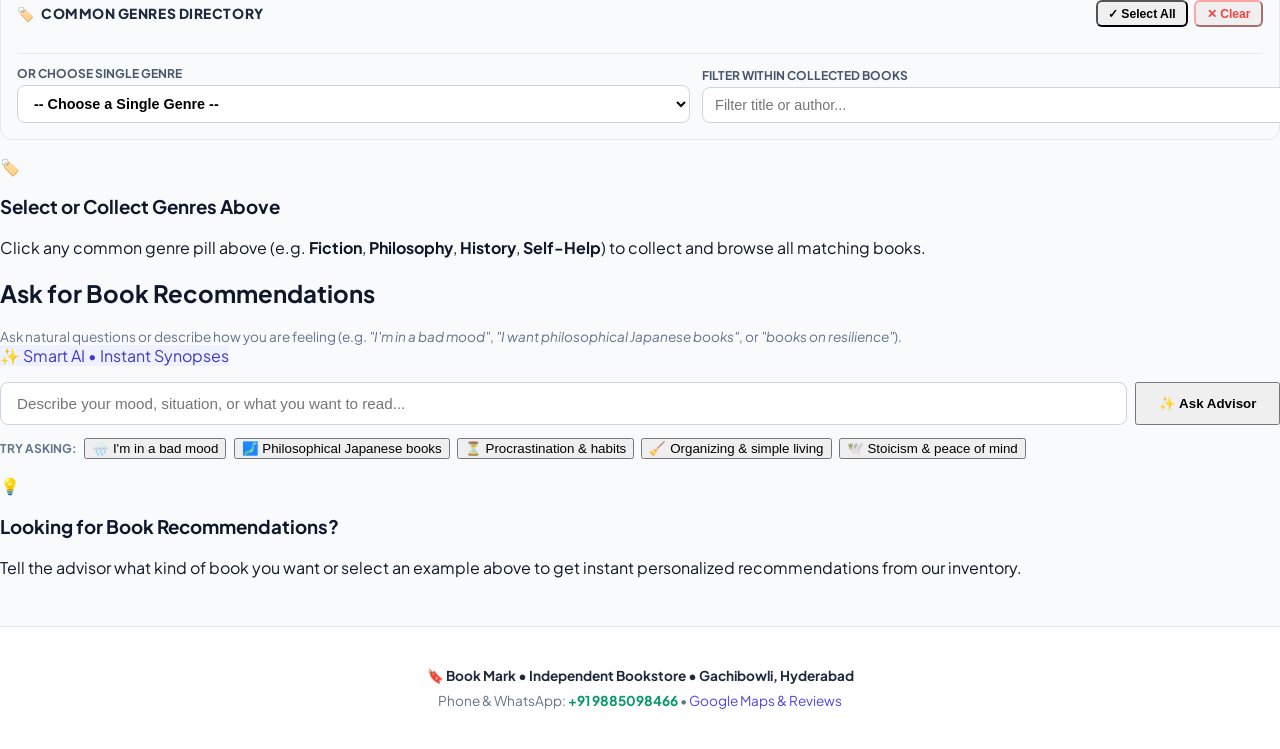
==== commit 5af3945d: "Update pillar 3 to Advisor & Genre exploration and remove book count references" ====
--- a/public/index.html
+++ b/public/index.html
@@ -238,14 +238,14 @@
       }
     }
 
-    /* Pillar 3: Address & Maps Review Special Accent */
-    .pillar-location {
-      border-color: #fed7aa;
-      background: linear-gradient(180deg, #ffffff 0%, #fff7ed 100%);
-    }
-    .pillar-location:hover {
-      border-color: #fb923c;
-      box-shadow: 0 20px 40px -8px rgba(249, 115, 22, 0.22);
+    /* Pillar 3: AI Advisor & Browse by Genre */
+    .pillar-advisor {
+      border-color: #fbcfe8;
+      background: linear-gradient(180deg, #ffffff 0%, #fdf2f8 100%);
+    }
+    .pillar-advisor:hover {
+      border-color: #f472b6;
+      box-shadow: 0 20px 40px -8px rgba(236, 72, 153, 0.22);
     }
 
     /* Card Top Elements */
@@ -264,6 +264,7 @@
     }
     .badge-green { background: #dcfce7; color: #15803d; border: 1px solid #bbf7d0; }
     .badge-indigo { background: #e0e7ff; color: #4338ca; border: 1px solid #c7d2fe; }
+    .badge-pink { background: #fce7f3; color: #be185d; border: 1px solid #fbcfe8; }
     .badge-amber { background: #ffedd5; color: #c2410c; border: 1px solid #fed7aa; }
 
     .pillar-icon-circle {
@@ -278,6 +279,7 @@
     }
     .icon-green { background: #dcfce7; color: #16a34a; box-shadow: 0 8px 16px rgba(22, 163, 74, 0.18); }
     .icon-indigo { background: #e0e7ff; color: #4f46e5; box-shadow: 0 8px 16px rgba(79, 70, 229, 0.2); }
+    .icon-pink { background: #fce7f3; color: #db2777; box-shadow: 0 8px 16px rgba(219, 39, 119, 0.2); }
     .icon-amber { background: #ffedd5; color: #ea580c; box-shadow: 0 8px 16px rgba(234, 88, 12, 0.18); }
 
     .pillar-title {
@@ -312,10 +314,10 @@
       border: 1px dashed #a5b4fc;
       color: #3730a3;
     }
-    .box-amber {
-      background: rgba(255, 237, 213, 0.6);
-      border: 1px dashed #fdba74;
-      color: #9a3412;
+    .box-pink {
+      background: rgba(252, 231, 243, 0.6);
+      border: 1px dashed #f472b6;
+      color: #9d174d;
     }
 
     /* Pillar Buttons */
@@ -355,15 +357,27 @@
       transform: translateY(-2px);
       box-shadow: 0 8px 26px rgba(79, 70, 229, 0.55);
     }
-    .btn-maps {
-      background: linear-gradient(135deg, #ea580c 0%, #c2410c 100%);
+    .btn-advisor-hero {
+      background: linear-gradient(135deg, #db2777 0%, #be185d 100%);
       color: #ffffff;
-      box-shadow: 0 6px 18px rgba(234, 88, 12, 0.35);
-    }
-    .btn-maps:hover {
-      background: linear-gradient(135deg, #c2410c 0%, #9a3412 100%);
+      box-shadow: 0 6px 18px rgba(219, 39, 119, 0.35);
+    }
+    .btn-advisor-hero:hover {
+      background: linear-gradient(135deg, #be185d 0%, #9d174d 100%);
       transform: translateY(-2px);
-      box-shadow: 0 8px 24px rgba(234, 88, 12, 0.45);
+      box-shadow: 0 8px 24px rgba(219, 39, 119, 0.45);
+    }
+    .btn-genre-hero {
+      background: #ffffff;
+      color: #be185d;
+      border: 1.5px solid #fbcfe8;
+      box-shadow: 0 3px 10px rgba(0, 0, 0, 0.05);
+    }
+    .btn-genre-hero:hover {
+      background: #fdf2f8;
+      border-color: #f472b6;
+      transform: translateY(-2px);
+      box-shadow: 0 6px 16px rgba(236, 72, 153, 0.2);
     }
 
     /* Search & Exploration Area Header Anchor */
@@ -535,16 +549,16 @@
       <!-- ================= COMPONENT 2: MIDDLE (LIVE SEARCH) ================= -->
       <article class="pillar-card pillar-search">
         <div>
-          <span class="pillar-badge badge-indigo">⚡ Live Inventory &bull; 6,700+ Books</span>
+          <span class="pillar-badge badge-indigo">⚡ Live Inventory &bull; Instant Search</span>
           <div class="pillar-icon-circle icon-indigo">🔍</div>
           <h2 class="pillar-title">Check What Books Are in Our Store</h2>
           <p class="pillar-desc">
-            Want to see all the books our bookstore has right now? Explore <b>6,738 physical copies</b> across 4,550+ titles, complete with 300–400 word synopses, genres, and AI advice.
+            Want to see all the books our bookstore has right now? Explore our complete store collection with in-depth editorial synopses, authors, and real-time stock availability.
           </p>
 
           <div class="pillar-highlight-box box-indigo">
-            <strong>🎯 Instant Search &amp; AI Advisor:</strong><br>
-            Search by book title or author, browse canonical genres, or ask our Reading Advisor what to read when you're in any mood!
+            <strong>🎯 Fast Title &amp; Author Search:</strong><br>
+            Search by book title or author name to find your favorite books immediately in our store!
           </div>
         </div>
 
@@ -553,25 +567,30 @@
         </button>
       </article>
 
-      <!-- ================= COMPONENT 3: ADDRESS & MAPS REVIEW ================= -->
-      <article class="pillar-card pillar-location">
+      <!-- ================= COMPONENT 3: AI ADVISOR & BROWSE BY GENRE ================= -->
+      <article class="pillar-card pillar-advisor">
         <div>
-          <span class="pillar-badge badge-amber">📍 Visit Our Shop &bull; Reviews</span>
-          <div class="pillar-icon-circle icon-amber">🌟</div>
-          <h2 class="pillar-title">Visit Book Mark in Hyderabad</h2>
+          <span class="pillar-badge badge-pink">💡 Reading Advisor &bull; Genres</span>
+          <div class="pillar-icon-circle icon-pink">✨</div>
+          <h2 class="pillar-title">Ask Our Advisor or Browse by Genre</h2>
           <p class="pillar-desc">
-            Walk into our cozy bookstore in Gachibowli. Browse stacks of literature, philosophy, fiction, self-help, and children's books in person.
+            Ask any question or describe your current mood and get personalized book recommendations, or browse our entire collection neatly arranged according to genres.
           </p>
 
-          <div class="pillar-highlight-box box-amber">
-            <strong>🏢 Store Address:</strong><br>
-            Plot No. 107, Telecom Nagar, Gachibowli Main Road, (Opp. Al Saba Restaurant / Beside Bharat Petrol Pump), Hyderabad, Telangana &ndash; 500032
-          </div>
-        </div>
-
-        <a href="https://share.google/9f0DC5AfQumkLCsp4" target="_blank" rel="noopener noreferrer" class="btn-pillar btn-maps" id="btnGoogleReviewPillar">
-          <span>⭐</span> View Address &amp; Google Reviews
-        </a>
+          <div class="pillar-highlight-box box-pink">
+            <strong>✨ Ask Any Question or Pick a Mood:</strong><br>
+            Tell our advisor how you're feeling (e.g. <i>"I'm in a bad mood"</i> or <i>"books on resilience"</i>) or switch to genre view to explore books categorized by subject.
+          </div>
+        </div>
+
+        <div style="display: flex; flex-direction: column; gap: 0.55rem; width: 100%;">
+          <button type="button" class="btn-pillar btn-advisor-hero" id="btnJumpToAdvisor">
+            <span>✨</span> Ask Reading Advisor ▾
+          </button>
+          <button type="button" class="btn-pillar btn-genre-hero" id="btnJumpToGenre">
+            <span>🏷️</span> Browse Books Arranged by Genre ▾
+          </button>
+        </div>
       </article>
 
     </div>
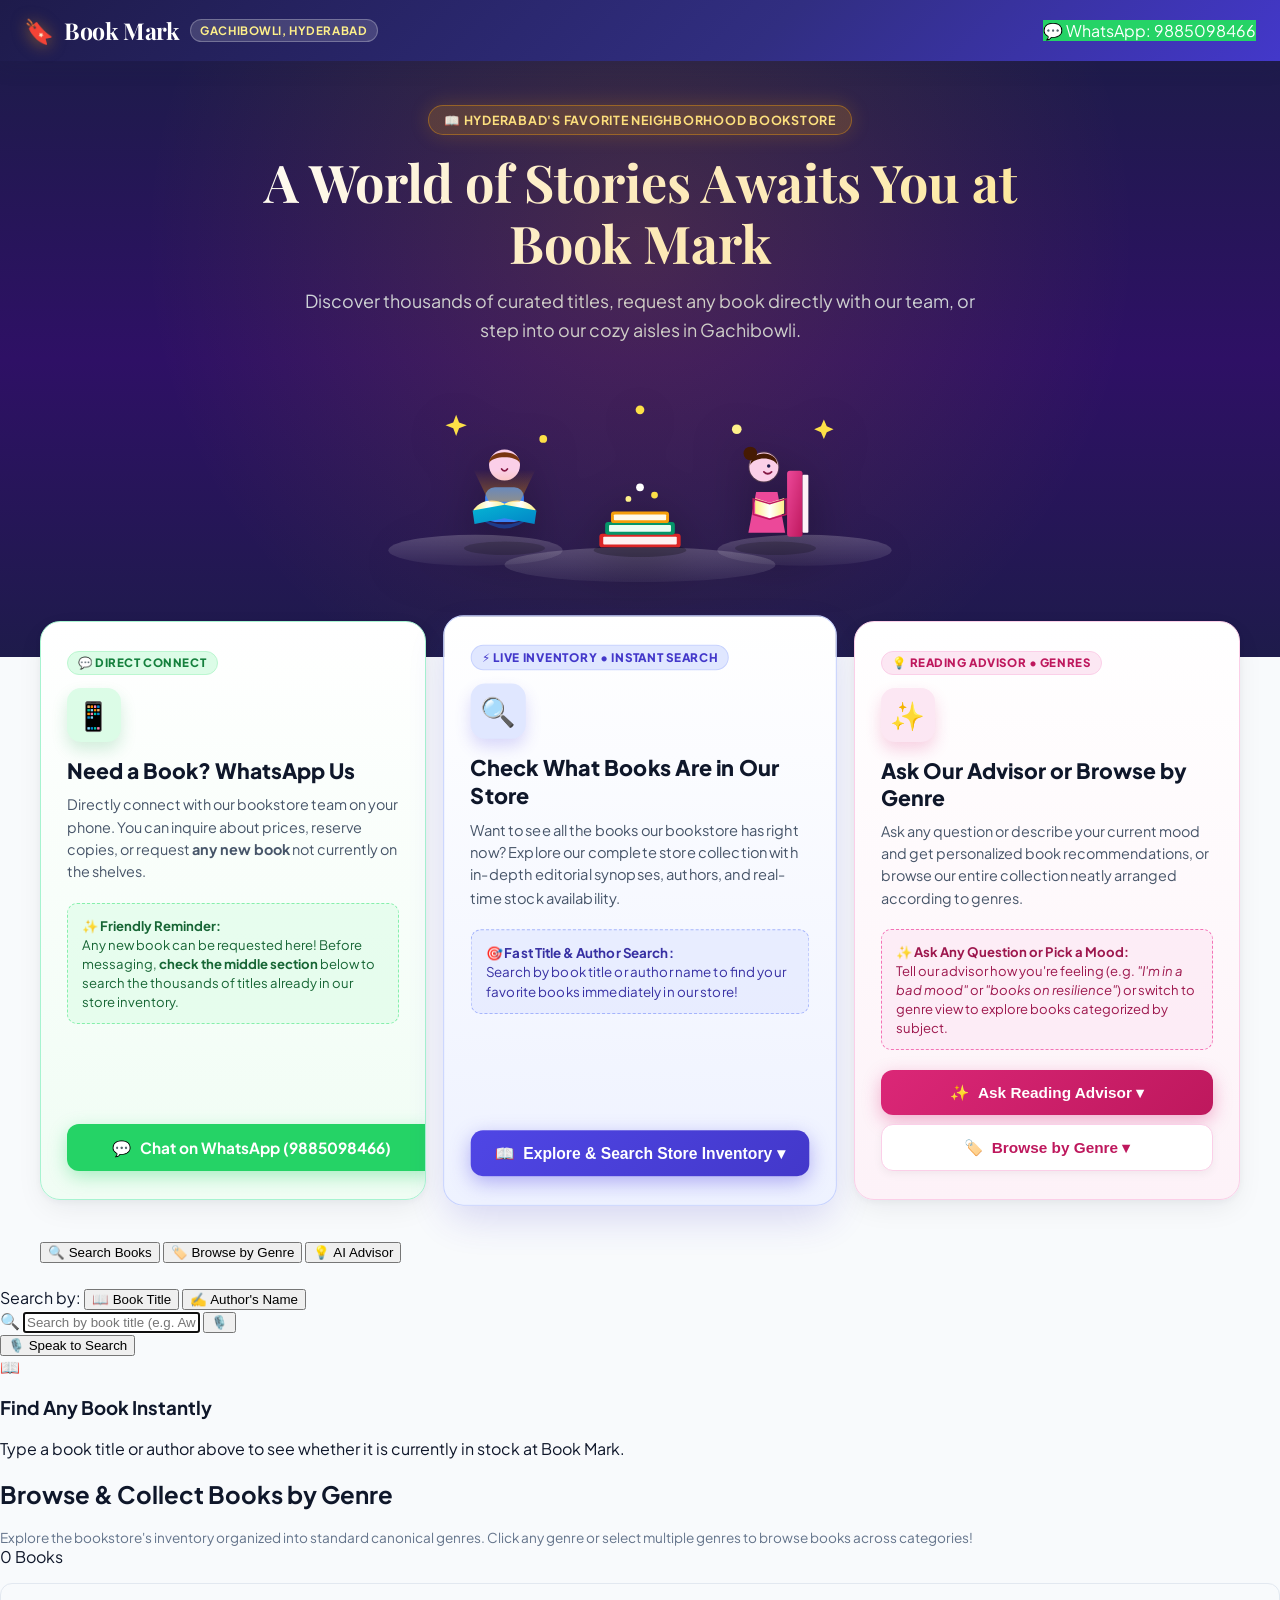
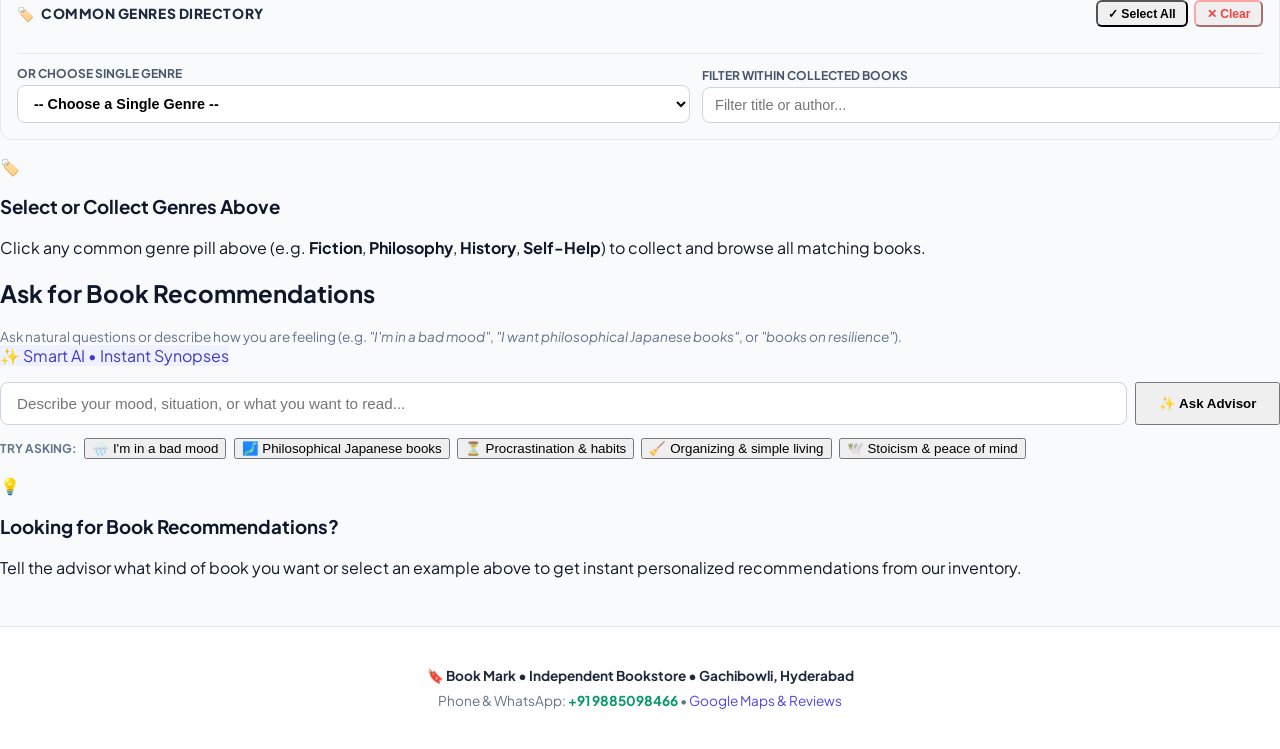
==== commit 2f322f68: "Update button to 'Browse by Genre', add 'About the book' toggle button, and remove In Stock badge" ====
--- a/public/index.html
+++ b/public/index.html
@@ -588,7 +588,7 @@
             <span>✨</span> Ask Reading Advisor ▾
           </button>
           <button type="button" class="btn-pillar btn-genre-hero" id="btnJumpToGenre">
-            <span>🏷️</span> Browse Books Arranged by Genre ▾
+            <span>🏷️</span> Browse by Genre ▾
           </button>
         </div>
       </article>
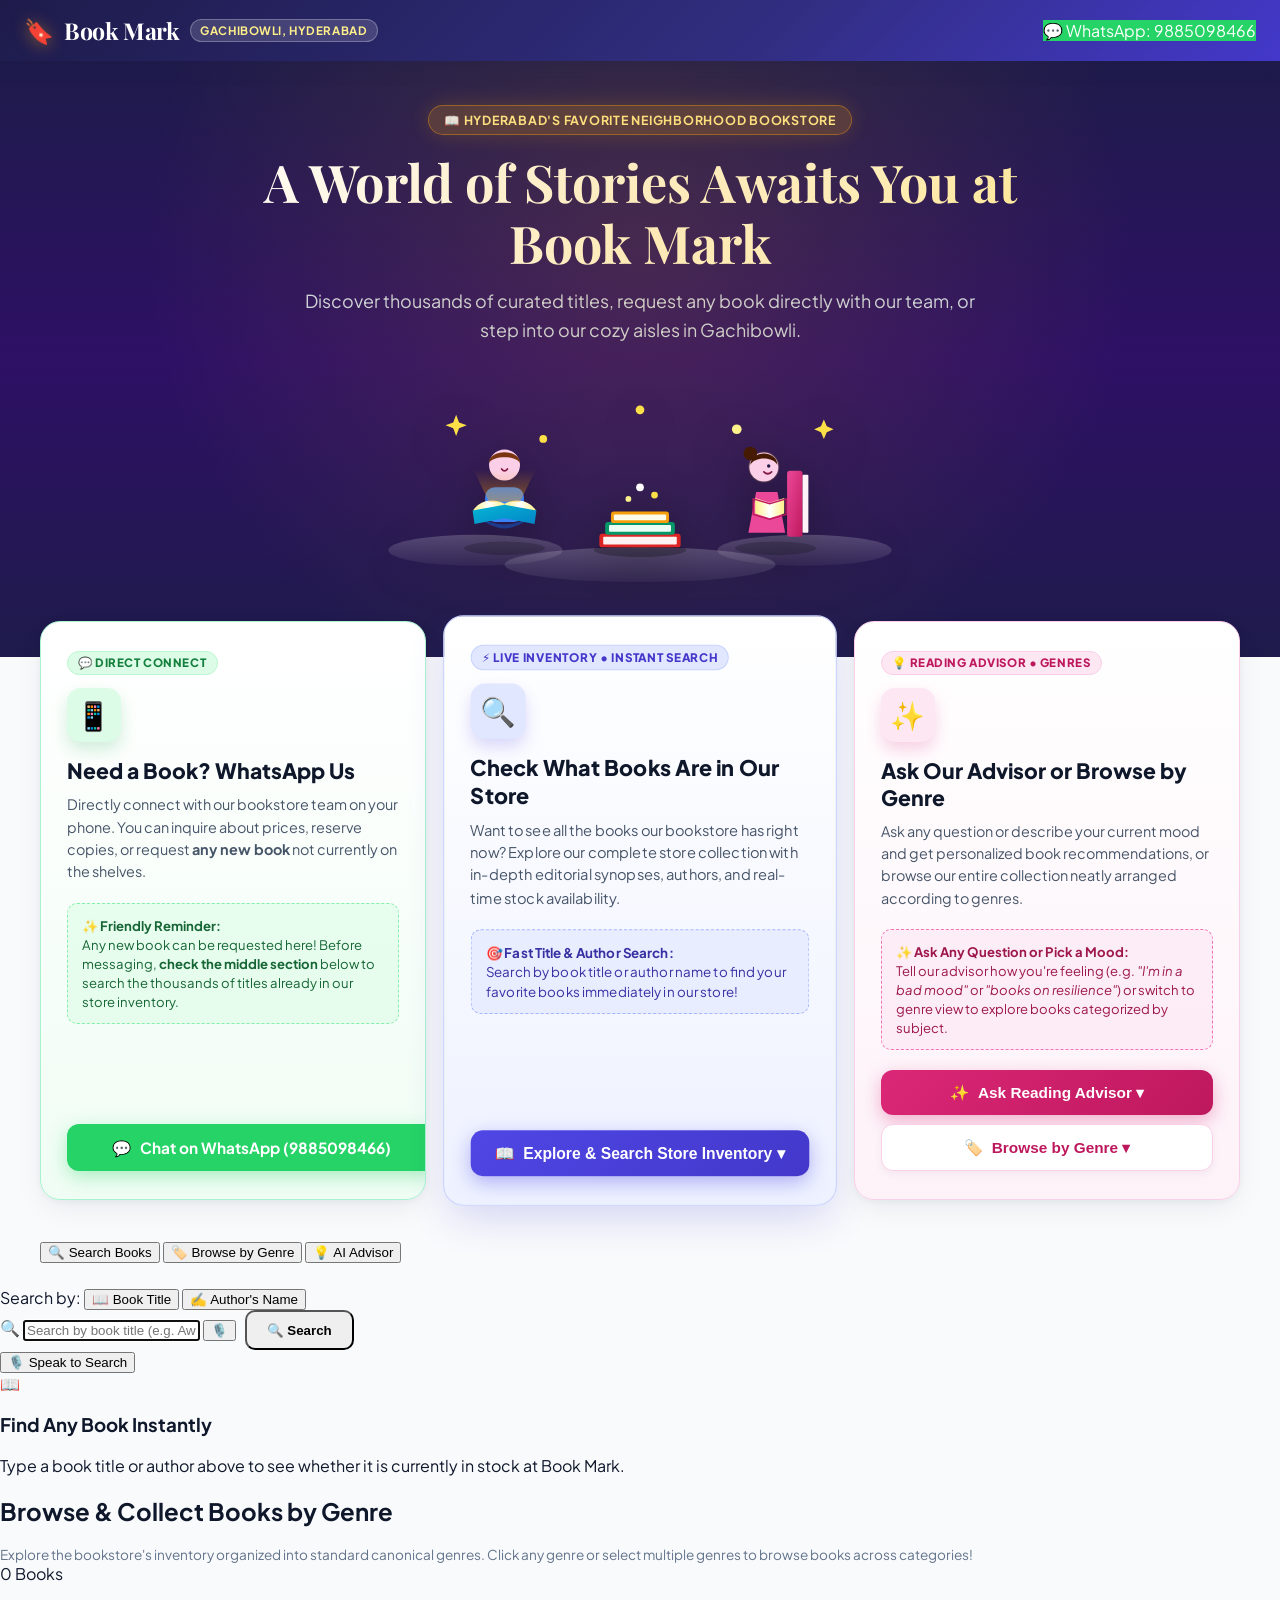
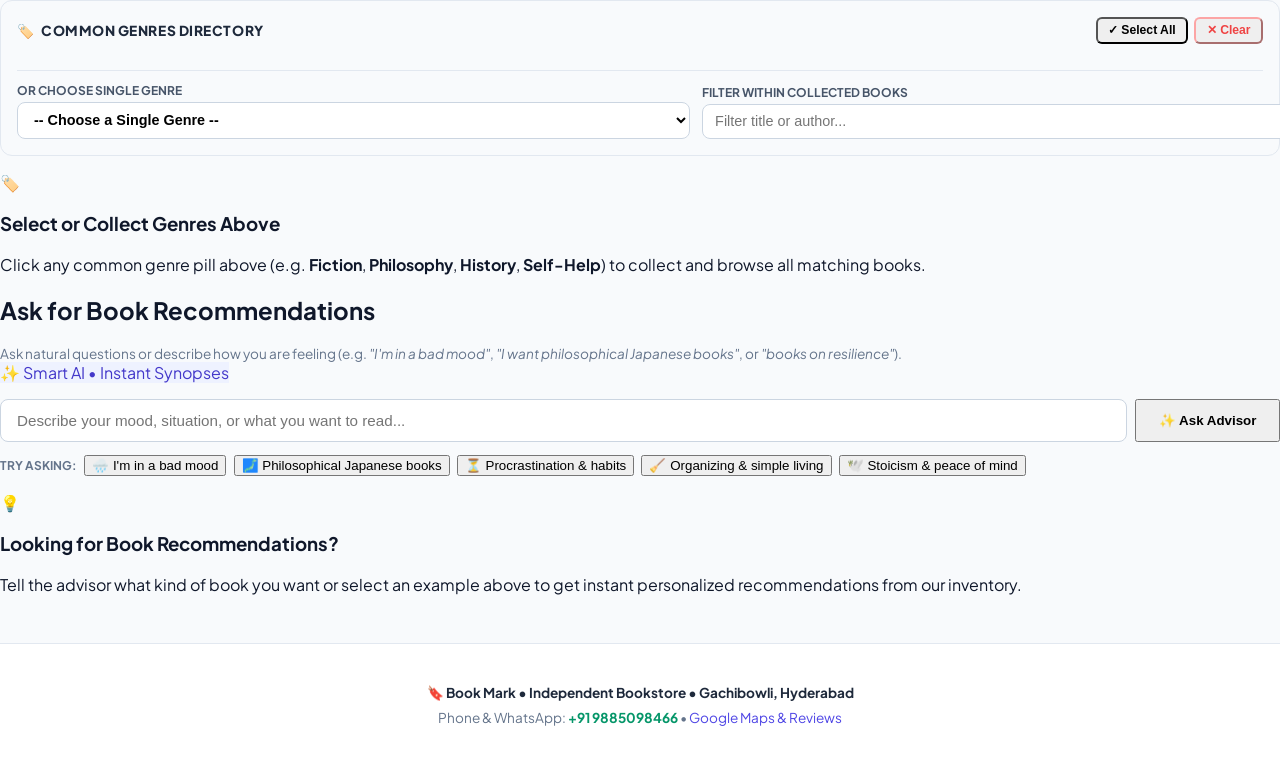
==== commit d0d6edc2: "Fix search syntax error, add explicit search button and enter key listener" ====
--- a/public/index.html
+++ b/public/index.html
@@ -632,10 +632,13 @@
         <div class="search-box">
           <span class="search-icon">🔍</span>
           <input type="text" id="searchInput" placeholder="Search by book title (e.g. Awaken the Giant Within)..." autocomplete="off" autofocus>
+          <button type="button" class="btn-clear" id="btnClearSearch" style="display: none;" title="Clear">✕</button>
           <button type="button" class="btn-voice-search" id="btnVoiceSearch" title="Speak book title or author">
             <span class="mic-icon">🎙️</span>
           </button>
-          <button class="btn-clear" id="btnClearSearch" style="display: none;" title="Clear">✕</button>
+          <button type="button" class="btn btn-primary btn-search-execute" id="btnExecuteSearch" style="border-radius: 10px; padding: 0.65rem 1.25rem; font-weight: 700; white-space: nowrap; margin-left: 0.35rem;">
+            🔍 Search
+          </button>
         </div>
 
         <!-- Action Row: Voice Search -->
@@ -780,6 +783,6 @@
     <p style="margin: 0;">Phone &amp; WhatsApp: <a href="https://wa.me/919885098466" target="_blank" style="color: #059669; font-weight: 700; text-decoration: none;">+91 9885098466</a> &bull; <a href="https://share.google/9f0DC5AfQumkLCsp4" target="_blank" style="color: #4f46e5; text-decoration: none;">Google Maps &amp; Reviews</a></p>
   </footer>
 
-  <script src="/app.js?v=5.0"></script>
+  <script src="/app.js?v=6.0"></script>
 </body>
 </html>
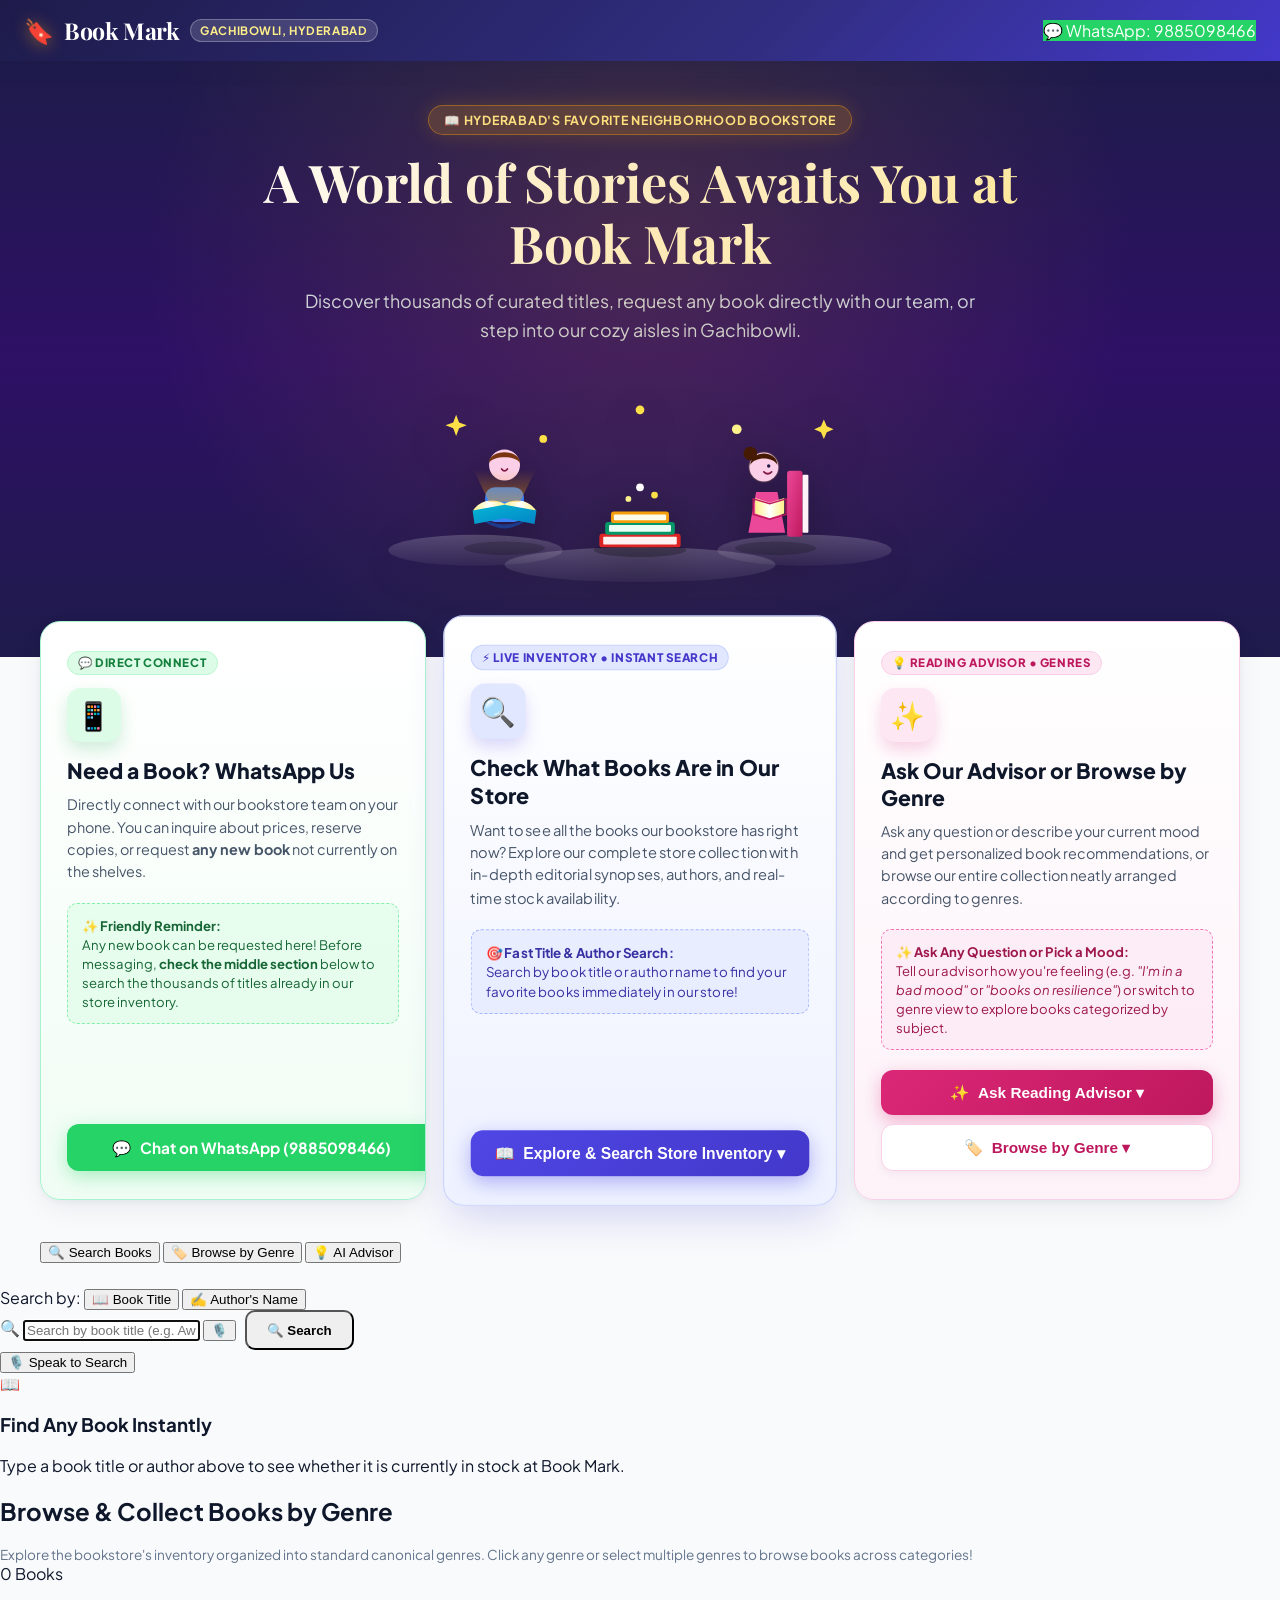
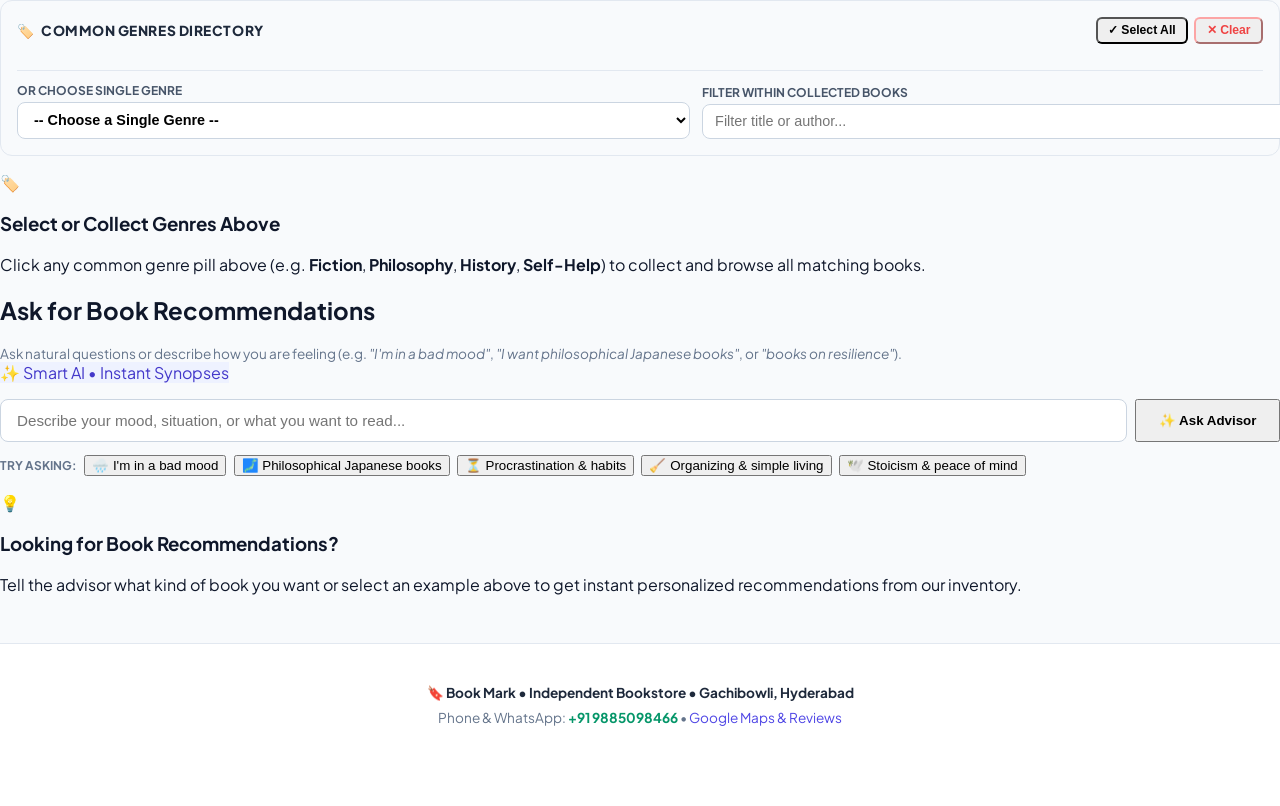
==== commit 68f26716: "Implement mobile-first design: swipeable hero carousel, bottom sheet synopsis modal, card WhatsApp d" ====
--- a/public/index.html
+++ b/public/index.html
@@ -180,12 +180,210 @@
     }
     @media (max-width: 960px) {
       .three-pillar-grid {
-        grid-template-columns: 1fr;
-        gap: 1.25rem;
+        display: flex;
+        overflow-x: auto;
+        scroll-snap-type: x mandatory;
+        -webkit-overflow-scrolling: touch;
+        gap: 0.85rem;
+        padding-bottom: 0.5rem;
+      }
+      .three-pillar-grid::-webkit-scrollbar {
+        height: 4px;
+      }
+      .three-pillar-grid::-webkit-scrollbar-thumb {
+        background: #cbd5e1;
+        border-radius: 4px;
+      }
+      .pillar-card {
+        flex: 0 0 85%;
+        scroll-snap-align: center;
+        padding: 1.25rem 1.15rem;
       }
       .hub-showcase-wrap {
-        margin-top: -1.5rem;
-      }
+        margin-top: -1.25rem;
+        margin-bottom: 1.25rem;
+        padding: 0 1rem;
+      }
+      .hub-hero {
+        padding: 1.75rem 1rem 2.25rem;
+      }
+      .kids-reading-stage {
+        margin: 0.85rem auto 0;
+      }
+      .kids-reading-svg {
+        max-height: 150px;
+      }
+    }
+
+    .mobile-only-tab {
+      display: none;
+    }
+    @media (max-width: 768px) {
+      .mobile-only-tab {
+        display: flex;
+      }
+    }
+    /* Bottom Sheet Modal for About the Book (Mobile & Desktop) */
+    .synopsis-modal-backdrop {
+      display: none;
+      position: fixed;
+      inset: 0;
+      background: rgba(15, 23, 42, 0.6);
+      backdrop-filter: blur(4px);
+      -webkit-backdrop-filter: blur(4px);
+      z-index: 2000;
+      opacity: 0;
+      transition: opacity 0.25s ease;
+    }
+    .synopsis-modal-backdrop.is-open {
+      display: flex;
+      opacity: 1;
+    }
+    .synopsis-bottom-sheet {
+      position: fixed;
+      bottom: 0;
+      left: 0;
+      right: 0;
+      max-height: 85vh;
+      background: #ffffff;
+      border-top-left-radius: 24px;
+      border-top-right-radius: 24px;
+      box-shadow: 0 -10px 40px rgba(0, 0, 0, 0.25);
+      z-index: 2001;
+      display: flex;
+      flex-direction: column;
+      transform: translateY(100%);
+      transition: transform 0.3s cubic-bezier(0.16, 1, 0.3, 1);
+      overflow: hidden;
+    }
+    .synopsis-modal-backdrop.is-open .synopsis-bottom-sheet {
+      transform: translateY(0);
+    }
+    @media (min-width: 768px) {
+      .synopsis-bottom-sheet {
+        position: fixed;
+        top: 50%;
+        left: 50%;
+        bottom: auto;
+        right: auto;
+        width: 90%;
+        max-width: 600px;
+        max-height: 80vh;
+        border-radius: 20px;
+        transform: translate(-50%, -45%) scale(0.95);
+        transition: transform 0.25s cubic-bezier(0.16, 1, 0.3, 1), opacity 0.25s ease;
+        opacity: 0;
+      }
+      .synopsis-modal-backdrop.is-open .synopsis-bottom-sheet {
+        transform: translate(-50%, -50%) scale(1);
+        opacity: 1;
+      }
+    }
+    .sheet-handle-bar {
+      width: 44px;
+      height: 5px;
+      background: #cbd5e1;
+      border-radius: 9999px;
+      margin: 10px auto 4px;
+      flex-shrink: 0;
+    }
+    @media (min-width: 768px) {
+      .sheet-handle-bar {
+        display: none;
+      }
+    }
+    .sheet-header {
+      display: flex;
+      align-items: flex-start;
+      justify-content: space-between;
+      gap: 1rem;
+      padding: 1rem 1.25rem 0.85rem;
+      border-bottom: 1px solid #f1f5f9;
+      flex-shrink: 0;
+    }
+    .sheet-title {
+      font-size: 1.15rem;
+      font-weight: 800;
+      color: #0f172a;
+      line-height: 1.3;
+      margin: 0 0 0.25rem;
+    }
+    .sheet-author {
+      font-size: 0.88rem;
+      color: #64748b;
+    }
+    .btn-sheet-close {
+      width: 34px;
+      height: 34px;
+      border-radius: 50%;
+      background: #f1f5f9;
+      border: none;
+      font-size: 1.1rem;
+      cursor: pointer;
+      display: flex;
+      align-items: center;
+      justify-content: center;
+      color: #475569;
+      flex-shrink: 0;
+      transition: background 0.15s;
+    }
+    .btn-sheet-close:hover {
+      background: #e2e8f0;
+      color: #0f172a;
+    }
+    .sheet-body {
+      padding: 1.25rem;
+      overflow-y: auto;
+      font-size: 0.94rem;
+      line-height: 1.7;
+      color: #334155;
+      -webkit-overflow-scrolling: touch;
+    }
+    .sheet-footer {
+      padding: 0.85rem 1.25rem calc(0.85rem + env(safe-area-inset-bottom, 0px));
+      border-top: 1px solid #f1f5f9;
+      background: #fafafa;
+      display: flex;
+      gap: 0.75rem;
+      flex-shrink: 0;
+    }
+    .btn-sheet-wa {
+      flex: 1;
+      display: inline-flex;
+      align-items: center;
+      justify-content: center;
+      gap: 0.45rem;
+      background: #25d366;
+      color: #ffffff;
+      padding: 0.85rem 1rem;
+      border-radius: 12px;
+      font-weight: 700;
+      text-decoration: none;
+      font-size: 0.95rem;
+      box-shadow: 0 4px 14px rgba(37, 211, 102, 0.3);
+    }
+
+    /* Book Card Inline WhatsApp Action Button */
+    .btn-card-wa {
+      display: inline-flex;
+      align-items: center;
+      gap: 0.3rem;
+      background: #f0fdf4;
+      border: 1px solid #bbf7d0;
+      color: #15803d;
+      font-size: 0.76rem;
+      font-weight: 700;
+      padding: 0.24rem 0.55rem;
+      border-radius: 9999px;
+      text-decoration: none;
+      transition: all 0.2s ease;
+      user-select: none;
+    }
+    .btn-card-wa:hover {
+      background: #25d366;
+      color: #ffffff;
+      border-color: #25d366;
+      box-shadow: 0 2px 8px rgba(37, 211, 102, 0.25);
     }
 
     /* Pillar Card Base */
@@ -615,6 +813,10 @@
         <span class="tab-icon">💡</span>
         <span class="tab-label">AI Advisor</span>
       </button>
+      <a href="https://wa.me/919885098466?text=Hi%20Book%20Mark!%20I%20would%20like%20to%20request%20a%20book." target="_blank" class="tab-btn mobile-only-tab" style="text-decoration:none; color: #16a34a;">
+        <span class="tab-icon">💬</span>
+        <span class="tab-label">WhatsApp</span>
+      </a>
     </nav>
 
     <!-- Main Workspaces Container -->
@@ -778,11 +980,33 @@
     </main>
   </div>
 
-  <footer style="text-align: center; padding: 2.5rem 1rem; color: #64748b; font-size: 0.85rem; border-top: 1px solid #e2e8f0; margin-top: 3rem; background: #ffffff;">
+  <!-- Native Bottom Sheet Modal for "About the Book" (Mobile-First UX) -->
+  <div id="synopsisModalBackdrop" class="synopsis-modal-backdrop">
+    <div class="synopsis-bottom-sheet" id="synopsisBottomSheet">
+      <div class="sheet-handle-bar"></div>
+      <div class="sheet-header">
+        <div>
+          <h3 class="sheet-title" id="sheetBookTitle">Book Title</h3>
+          <div class="sheet-author" id="sheetBookAuthor">by Author Name</div>
+        </div>
+        <button type="button" class="btn-sheet-close" id="btnSheetClose" aria-label="Close">✕</button>
+      </div>
+      <div class="sheet-body" id="sheetBookBody">
+        <em style="color:#64748b;">Loading comprehensive synopsis...</em>
+      </div>
+      <div class="sheet-footer">
+        <a href="https://wa.me/919885098466" target="_blank" class="btn-sheet-wa" id="btnSheetWhatsApp">
+          <span>💬</span> Ask on WhatsApp (9885098466)
+        </a>
+      </div>
+    </div>
+  </div>
+
+  <footer style="text-align: center; padding: 2.5rem 1rem calc(5rem + env(safe-area-inset-bottom, 0px)); color: #64748b; font-size: 0.85rem; border-top: 1px solid #e2e8f0; margin-top: 3rem; background: #ffffff;">
     <p style="margin: 0 0 0.5rem; font-weight: 700; color: #1e293b;">🔖 Book Mark &bull; Independent Bookstore &bull; Gachibowli, Hyderabad</p>
     <p style="margin: 0;">Phone &amp; WhatsApp: <a href="https://wa.me/919885098466" target="_blank" style="color: #059669; font-weight: 700; text-decoration: none;">+91 9885098466</a> &bull; <a href="https://share.google/9f0DC5AfQumkLCsp4" target="_blank" style="color: #4f46e5; text-decoration: none;">Google Maps &amp; Reviews</a></p>
   </footer>
 
-  <script src="/app.js?v=6.0"></script>
+  <script src="/app.js?v=7.0"></script>
 </body>
 </html>
